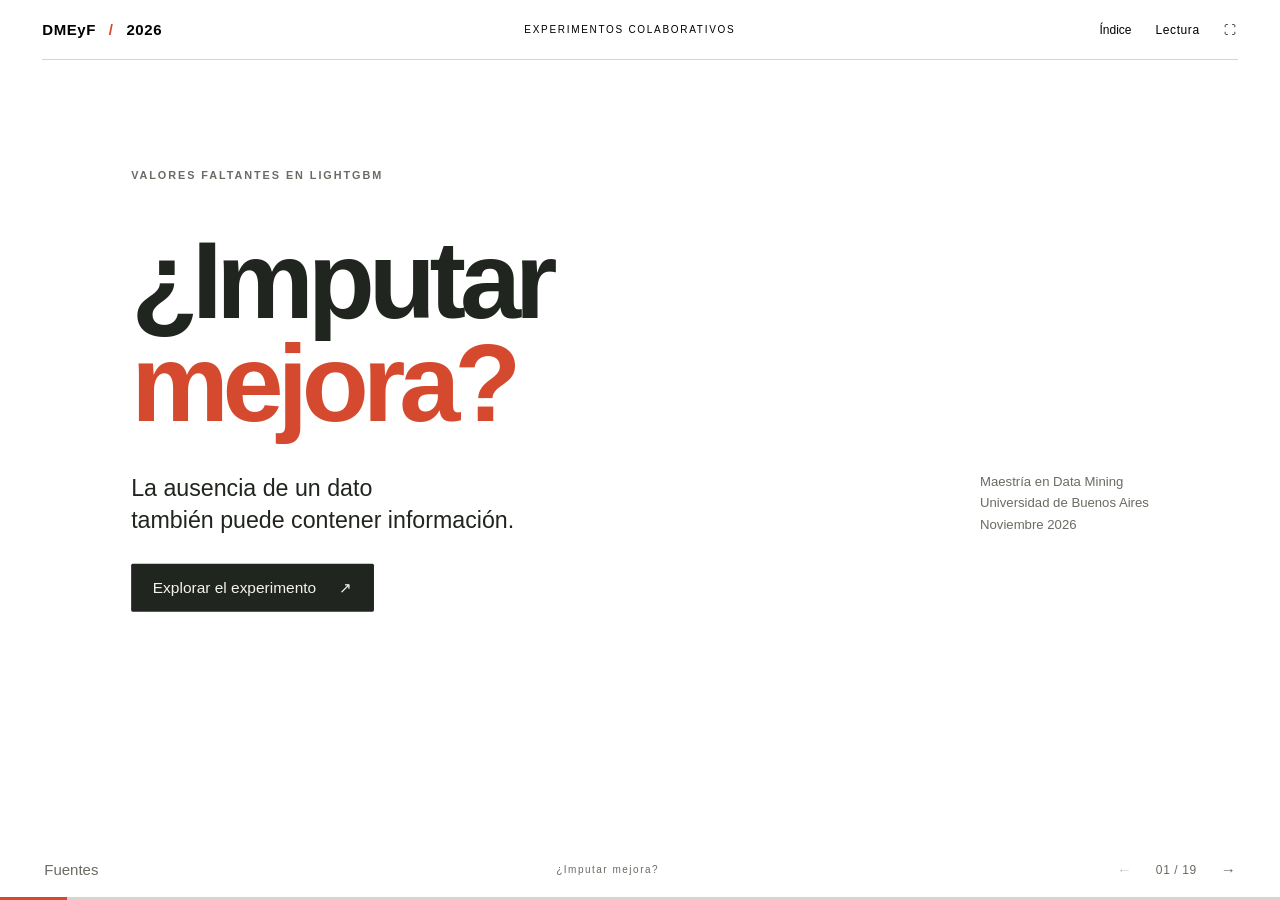
==== docs/presentacion/index.html @ a133a65f "Add interactive oral presentation and reproducible methodology audit" ====
<!doctype html>
<html lang="es">
<head>
<meta charset="utf-8"><meta name="viewport" content="width=device-width,initial-scale=1">
<title>¿Imputar mejora? · Experimentos colaborativos</title>
<meta name="description" content="Imputación de valores faltantes en LightGBM. Resultados interactivos de los experimentos colaborativos de DMEyF, UBA 2026.">
<meta name="theme-color" content="#f5f2eb">
<link rel="stylesheet" href="vendor/reveal.css"><link rel="stylesheet" href="style.css">
<script defer src="vendor/reveal.js"></script><script defer src="app.js"></script>
</head>
<body>
<a class="skip" href="#presentacion">Ir al contenido</a>
<header class="topbar"><a class="brand" href="#/portada">DMEyF <span>/</span> 2026</a><span class="top-title">EXPERIMENTOS COLABORATIVOS</span><nav aria-label="Herramientas"><button id="index-button">Índice</button><a id="reading-link" href="?lectura=1">Lectura</a><button id="fullscreen-button" aria-label="Pantalla completa">⛶</button></nav></header>
<main class="reveal" id="presentacion"><div class="slides">
<section id="portada" data-title="¿Imputar mejora?" data-source="overview" class="cover">
 <p class="eyebrow">VALORES FALTANTES EN LIGHTGBM</p>
 <h1>¿Imputar<br><em>mejora?</em></h1>
 <div class="cover-bottom"><p>La ausencia de un dato<br>también puede contener información.</p><div class="cover-meta">Maestría en Data Mining<br>Universidad de Buenos Aires<br>Noviembre 2026</div></div>
 <button class="start" data-go="hipotesis">Explorar el experimento <span aria-hidden="true">↗</span></button>
</section>
<section id="hipotesis" data-title="La pregunta y las hipótesis" data-source="methods">
 <p class="eyebrow">01 / PREGUNTA</p><h2>¿Mejora la ganancia<br>frente a NaN nativo?</h2>
 <div class="two editorial"><div><span class="large-symbol">NaN</span><h3>Ausencia informativa</h3><p>Imputar puede borrar señales<br>que el modelo aprovecha.</p></div><div><span class="large-symbol accent">0 / 1</span><h3>Indicadores de ausencia</h3><p>Una marca explícita puede<br>conservar parte de esa información.</p></div></div>
 <p class="bottom-note">Hipótesis a contrastar con AUC y ganancia a un número fijo de contactos.</p>
</section>
<section id="tiempo" data-title="Diseño temporal" data-source="design">
 <p class="eyebrow">02 / DISEÑO</p><h2>El tiempo organiza<br>la comparación</h2>
 <div class="timeline" aria-label="Entrenamiento marzo a agosto, test octubre de 2019"><div class="history">Ene–Feb<small>Historia</small></div><div class="train">Marzo–Agosto<small>Entrenamiento final e imputadores</small></div><div class="history">Sep<small>Historia</small></div><div class="test">Octubre<small>Test</small></div></div>
 <div class="two compact"><div><h3>Selección en E0</h3><p>50 pruebas de Optuna<br>Train marzo–junio · validación agosto</p></div><div><h3>Comparación congelada</h3><p>Mismos hiperparámetros y N<br>30 semillas comunes por método</p></div></div>
 <p class="bottom-note">2019. Auditoría compartida de ceros. Noviembre y diciembre definen el target de octubre.</p>
</section>
<section id="familias" data-title="Dos familias experimentales" data-source="design">
 <p class="eyebrow">02 / DISEÑO</p><h2>Dos familias,<br>dos condiciones</h2>
 <div class="two family-columns"><div><h3><span class="accent">EXP1</span> Imputación</h3><p>150 variables base<br>+ sus lags y deltas</p><div class="specs"><div><b>280</b><small>árboles</small></div><div><b>4.323</b><small>contactos</small></div></div></div><div><h3><span class="accent">EXP2</span> + Ausencia</h3><p>EXP1 + 150 indicadores<br>+ 300 lags y 300 deltas de indicadores</p><div class="specs"><div><b>361</b><small>árboles</small></div><div><b>4.352</b><small>contactos</small></div></div></div></div>
 <p class="bottom-note">Comparación entre familias: descriptiva. Cambian los predictores, los parámetros y N.</p>
</section>
<section id="metodos" data-title="Ocho métodos base" data-source="methods">
 <p class="eyebrow">03 / MÉTODOS</p><h2>Ocho formas de tratar<br>los faltantes</h2>
 <div class="method-list"><div><span>E0</span><b>NaN nativo</b><small>El modelo recibe el faltante</small></div><div><span>E4</span><b>Forward fill</b><small>Último valor conocido del cliente</small></div><div><span>E1</span><b>Media</b><small>Aprendida en train</small></div><div><span>E5</span><b>Ridge iterativo</b><small>BayesianRidge con otras variables</small></div><div><span>E2</span><b>Mediana</b><small>Aprendida en train</small></div><div><span>E6</span><b>miceforest</b><small>MICE con LightGBM</small></div><div><span>E3</span><b>Moda</b><small>Aprendida en train</small></div><div><span>E7</span><b>Ceros directos</b><small>Cero en cada faltante base</small></div></div>
</section>
<section id="forward-fill" data-title="Forward fill en acción" data-source="ff">
 <p class="eyebrow">03 / MÉTODOS</p><h2>Primero, la historia<br>del mismo cliente</h2>
 <div class="demo-toolbar"><span>Ejemplo ilustrativo</span><div class="segmented" role="group" aria-label="Paso de imputación"><button data-demo="0" aria-pressed="true">Original</button><button data-demo="1" aria-pressed="false">Forward fill</button><button data-demo="2" aria-pressed="false">FF + cero</button></div></div>
 <div id="ff-demo" class="ff-demo" aria-live="polite"></div><p id="ff-explanation" class="demo-explanation"></p>
 <p class="bottom-note">Otras extensiones: indicadores, mediana previa, mediana posterior y límite de dos filas.</p>
</section>
<section id="metricas" data-title="AUC y ganancia" data-source="metrics" class="dark">
 <p class="eyebrow">04 / EVALUACIÓN</p><h2>AUC y ganancia<br>miden cosas distintas</h2>
 <div class="two editorial"><div><h3>Ranking global</h3><div class="metric-word">AUC</div><p>BAJA+1 y BAJA+2<br>agrupadas como clase positiva</p></div><div><h3>Campaña al top-N</h3><div class="metric-word accent">Ganancia</div><p>Solo BAJA+2 recibe recompensa<br>N congelado en cada familia</p></div></div>
 <p class="bottom-note">Ensamble: ranking del promedio de 30 probabilidades. Su ganancia difiere de la ganancia media por semilla.</p>
</section>
<section id="inferencia" data-title="Cómo contrastamos" data-source="stats">
 <p class="eyebrow">04 / EVALUACIÓN</p><h2>30 semillas pareadas</h2>
 <div class="stat-flow"><div><b>Wilcoxon</b><span>Bilateral, por semilla</span></div><div><b>Holm</b><span>Por familia y métrica</span></div><div><b>α = 0,05</b><span>Umbral de referencia</span></div></div>
 <div class="comparison-line"><b>vs. NaN</b><span>12 alternativas en EXP1 / 7 en EXP2</span></div><div class="comparison-line"><b>vs. FF</b><span>5 extensiones en EXP1</span></div>
 <p class="bottom-note">Las semillas comparten clientes y mes. Los contrastes no prueban diferencias entre ensambles ni generalización temporal.</p>
</section>
<section id="ganancia" data-title="Ganancia por semilla" data-source="stats" class="chart-slide">
 <p class="eyebrow">05 / RESULTADOS</p><h2>Ganancia frente a NaN</h2>
 <div class="chart-toolbar"><p>Diferencia media por semilla · millones de pesos</p><div class="segmented" role="group" aria-label="Experimento para ganancia"><button data-family-chart="EXP1" aria-pressed="true">EXP1</button><button data-family-chart="EXP2" aria-pressed="false">EXP2</button></div></div>
 <div id="gain-chart" class="chart" aria-live="polite"></div><p id="gain-takeaway" class="takeaway"></p>
 <p class="bottom-note">El punto indica la diferencia media. p Holm corresponde a Wilcoxon, no a un test de medias.</p>
</section>
<section id="ensambles" data-title="Ranking de ensambles" data-source="results" class="chart-slide">
 <p class="eyebrow">05 / RESULTADOS</p><h2>Los ensambles, por separado</h2>
 <div class="chart-toolbar"><div class="segmented" role="group" aria-label="Experimento del ensamble"><button data-ensemble-family="EXP1" aria-pressed="true">EXP1</button><button data-ensemble-family="EXP2" aria-pressed="false">EXP2</button></div><div class="segmented" role="group" aria-label="Métrica del ensamble"><button data-ensemble-metric="gain" aria-pressed="true">Ganancia</button><button data-ensemble-metric="auc" aria-pressed="false">AUC</button></div><button class="text-button" data-table="base">Ver tabla</button></div>
 <div id="ensemble-chart" class="chart" aria-live="polite"></div><p id="ensemble-takeaway" class="takeaway"></p>
 <p class="bottom-note">Ensamble de 30 semillas. Escala ampliada y declarada para mostrar diferencias pequeñas. Sin test de significación de ensambles.</p>
</section>
<section id="variantes" data-title="Cinco extensiones de FF" data-source="stats" class="chart-slide">
 <p class="eyebrow">05 / RESULTADOS</p><h2>Extensiones frente a FF</h2>
 <div class="chart-toolbar"><p>EXP1 · diferencia de ganancia media · M$</p><button class="text-button" data-table="ff">Ver tabla completa</button></div>
 <div id="ff-chart" class="chart" aria-live="polite"></div><p class="takeaway">Ninguna demuestra una mejora de ganancia con Holm.</p>
 <p class="bottom-note">Cinco comparaciones contra E4. No detectar diferencias no demuestra equivalencia.</p>
</section>
<section id="ff-cero" data-title="El resultado de FF + cero" data-source="results" class="dark">
 <p class="eyebrow">05 / FOCO EN FF + CERO</p><h2>La historia primero.<br>El cero, al final.</h2>
 <div class="hero-result"><strong data-value="ffGain">295,82</strong><span>M$<small>ganancia del ensamble</small></span></div>
 <div class="three results-strip"><div><b>377</b><small>BAJA+2 capturadas</small></div><div><b>0,938077</b><small>AUC del ensamble</small></div><div><b>291,42 M$</b><small>ganancia media por semilla</small></div></div>
 <p class="bottom-note">EXP1, N=4.323. Mayor AUC por semilla que E4 (p Holm=0,0031), sin mejora concluyente de ganancia (p Holm=1).</p>
</section>
<section id="medianas" data-title="Dos definiciones de mediana" data-source="ff">
 <p class="eyebrow">06 / INTERPRETACIÓN</p><h2>El orden cambia<br>la mediana</h2>
 <div class="two median-columns"><div><h3>Mediana previa</h3><p>Valores observados de train</p><div class="number-sequence"><span>0</span><span>100</span></div><div class="median-result">Mediana <b>50</b></div></div><div><h3>Mediana posterior</h3><p>Train después de forward fill</p><div class="number-sequence"><span>0</span><span class="filled">0</span><span class="filled">0</span><span>100</span></div><div class="median-result">Mediana <b class="accent">0</b></div></div></div>
 <p class="takeaway">Ambas usan train. Estiman distribuciones distintas.</p><p class="bottom-note">Ejemplo ilustrativo. Conservamos ambas variantes. La mediana posterior es el control compartido de FF + cero.</p>
</section>
<section id="limite" data-title="Dos filas no garantizan dos meses" data-source="audit">
 <p class="eyebrow">06 / INTERPRETACIÓN</p><h2>Dos filas consecutivas</h2><p class="lead">El límite de forward fill cuenta registros faltantes.</p>
 <div class="calendar-demo" aria-label="Ejemplo: enero tiene 80, mayo y octubre faltantes. El límite de dos filas rellena ambos con 80."><div><small>Enero</small><b>80</b><span>Observado</span></div><span class="gap">4 meses</span><div><small>Mayo</small><b class="accent">80</b><span>1.ª fila faltante</span></div><span class="gap">5 meses</span><div><small>Octubre</small><b class="accent">80</b><span>2.ª fila faltante</span></div></div>
 <p class="takeaway">El panel real contiene 53 saltos entre registros de más de un mes.</p><p class="bottom-note">Secuencia ilustrativa. La auditoría también detectó valores arrastrados con nueve meses de antigüedad.</p>
</section>
<section id="semillas" data-title="Variabilidad entre semillas" data-source="results" class="chart-slide">
 <p class="eyebrow">06 / INTERPRETACIÓN</p><h2>Un resultado, 30 semillas</h2><div class="chart-toolbar"><p>EXP1 · ganancia de cada modelo · M$</p><span class="legend"><i></i> Semilla <i class="mean-dot"></i> Media</span></div>
 <div id="seed-chart" class="chart"></div><p class="takeaway">Las variaciones del modelo importan en la comparación.</p><p class="bottom-note">Puntos reales, sin intervalos inventados. Estas semillas comparten el mismo test de octubre.</p>
</section>
<section id="discusion" data-title="Lectura de los resultados" data-source="results">
 <p class="eyebrow">06 / DISCUSIÓN</p><h2>El mejor ranking no siempre<br>da la mayor ganancia</h2>
 <div class="two result-columns"><div><h3>EXP1</h3><div class="result-pair"><span>Mayor AUC del ensamble</span><b>FF + mediana posterior</b><strong>0,938251</strong></div><div class="result-pair"><span>Mayor ganancia del ensamble</span><b>Ridge y FF + cero</b><strong>295,82 M$</strong></div></div><div><h3>EXP2</h3><div class="result-pair"><span>Mayor AUC del ensamble</span><b>Ceros directos</b><strong>0,937779</strong></div><div class="result-pair"><span>Mayor ganancia del ensamble</span><b>Ridge iterativo</b><strong>297,22 M$</strong></div></div></div>
</section>
<section id="limites" data-title="Alcance y sesgos" data-source="limits">
 <p class="eyebrow">07 / ALCANCE</p><h2>Qué falta para generalizar</h2>
 <div class="limit-list"><div><b>Un solo mes de test</b><span>Falta replicación temporal.</span></div><div><b>Selección sobre E0</b><span>Los parámetros pueden favorecer al control.</span></div><div><b>Reutilización del test</b><span>Riesgo de decisiones post hoc y confirmación.</span></div><div><b>Ensamble FF</b><span>Falta contrastarlo con predicciones alineadas.</span></div></div>
 <button class="text-button" data-dialog="historical">Ver histórico marzo–junio</button><p class="bottom-note">El histórico se conserva por separado: cambia el train y falta una identidad completa de la corrida.</p>
</section>
<section id="conclusiones" data-title="Conclusiones y próximo experimento" data-source="stats" class="dark">
 <p class="eyebrow">08 / CONCLUSIONES</p><h2>La imputación puede ayudar.<br>Depende de la configuración.</h2>
 <div class="conclusion"><b>Ridge en EXP2</b><p>+5,17 M$ de ganancia media frente a NaN<br><span>p Holm ≈ 0,000117</span></p></div><div class="conclusion"><b>Extensiones de FF</b><p>Sin mejora concluyente de ganancia frente a FF</p></div>
 <div class="next-step"><span>PRÓXIMO EXPERIMENTO</span><strong>Otra ventana temporal</strong><small>Luego: aislar indicadores y comparar ensambles por cliente.</small></div>
</section>
<section id="fuentes" data-title="Fuentes y reproducción" data-source="bibliography">
 <p class="eyebrow">09 / FUENTES</p><h2>Código, resultados<br>y reproducción</h2>
 <div class="resource-list"><a href="https://agustinberna.github.io/experimentos-colaborativos/consolidado.html" target="_blank" rel="noopener"><span>01</span><b>Dashboard consolidado</b><small>26 combinaciones método / familia ↗</small></a><a href="https://github.com/FlorRodriguez1309/experimento-imputacion-ff-cero" target="_blank" rel="noopener"><span>02</span><b>Experimento FF + cero</b><small>Código y predicciones para ensambles ↗</small></a><button data-dialog="bibliography"><span>03</span><b>Bibliografía y métodos</b><small>Fuentes de la presentación ↗</small></button></div>
 <p class="closing-question">¿Qué cambia al repetirlo en otro mes?</p>
</section>
</div></main>
<footer class="bottom-bar"><button id="sources-button">Fuentes</button><span id="section-label">VALORES FALTANTES</span><div><button id="prev-button" aria-label="Diapositiva anterior">←</button><span id="counter" aria-live="polite">01 / 19</span><button id="next-button" aria-label="Diapositiva siguiente">→</button></div></footer>
<div class="progress-track"><div id="progress-fill"></div></div>
<dialog id="detail-dialog" aria-labelledby="dialog-title"><div class="dialog-top"><h2 id="dialog-title"></h2><button id="close-dialog" aria-label="Cerrar">×</button></div><div id="dialog-content"></div></dialog>
<noscript><p class="noscript">Activá JavaScript para la navegación y los gráficos. Los resultados completos están en el <a href="https://agustinberna.github.io/experimentos-colaborativos/consolidado.html">dashboard consolidado</a>.</p></noscript>
</body></html>
---- docs/presentacion/vendor/reveal.css ----
/**
 * reveal.js 5.2.0
 * https://revealjs.com
 * MIT licensed
 *
 * Copyright (C) 2011-2024 Hakim El Hattab, https://hakim.se
 */

.reveal .r-stretch,.reveal .stretch{max-width:none;max-height:none}.reveal pre.r-stretch code,.reveal pre.stretch code{height:100%;max-height:100%;box-sizing:border-box}.reveal .r-fit-text{display:inline-block;white-space:nowrap}.reveal .r-stack{display:grid;grid-template-rows:100%}.reveal .r-stack>*{grid-area:1/1;margin:auto}.reveal .r-hstack,.reveal .r-vstack{display:flex}.reveal .r-hstack img,.reveal .r-hstack video,.reveal .r-vstack img,.reveal .r-vstack video{min-width:0;min-height:0;object-fit:contain}.reveal .r-vstack{flex-direction:column;align-items:center;justify-content:center}.reveal .r-hstack{flex-direction:row;align-items:center;justify-content:center}.reveal .items-stretch{align-items:stretch}.reveal .items-start{align-items:flex-start}.reveal .items-center{align-items:center}.reveal .items-end{align-items:flex-end}.reveal .justify-between{justify-content:space-between}.reveal .justify-around{justify-content:space-around}.reveal .justify-start{justify-content:flex-start}.reveal .justify-center{justify-content:center}.reveal .justify-end{justify-content:flex-end}html.reveal-full-page{width:100%;height:100%;height:100vh;height:calc(var(--vh,1vh) * 100);height:100dvh;overflow:hidden}.reveal-viewport{height:100%;overflow:hidden;position:relative;line-height:1;margin:0;background-color:#fff;color:#000;--r-controls-spacing:12px;--r-overlay-header-height:40px;--r-overlay-margin:0px;--r-overlay-padding:6px;--r-overlay-gap:5px}@media screen and (max-width:1024px),(max-height:768px){.reveal-viewport{--r-overlay-header-height:26px}}.reveal-viewport:fullscreen{top:0!important;left:0!important;width:100%!important;height:100%!important;transform:none!important}.reveal .fragment{transition:all .2s ease}.reveal .fragment:not(.custom){opacity:0;visibility:hidden;will-change:opacity}.reveal .fragment.visible{opacity:1;visibility:inherit}.reveal .fragment.disabled{transition:none}.reveal .fragment.grow{opacity:1;visibility:inherit}.reveal .fragment.grow.visible{transform:scale(1.3)}.reveal .fragment.shrink{opacity:1;visibility:inherit}.reveal .fragment.shrink.visible{transform:scale(.7)}.reveal .fragment.zoom-in{transform:scale(.1)}.reveal .fragment.zoom-in.visible{transform:none}.reveal .fragment.fade-out{opacity:1;visibility:inherit}.reveal .fragment.fade-out.visible{opacity:0;visibility:hidden}.reveal .fragment.semi-fade-out{opacity:1;visibility:inherit}.reveal .fragment.semi-fade-out.visible{opacity:.5;visibility:inherit}.reveal .fragment.strike{opacity:1;visibility:inherit}.reveal .fragment.strike.visible{text-decoration:line-through}.reveal .fragment.fade-up{transform:translate(0,40px)}.reveal .fragment.fade-up.visible{transform:translate(0,0)}.reveal .fragment.fade-down{transform:translate(0,-40px)}.reveal .fragment.fade-down.visible{transform:translate(0,0)}.reveal .fragment.fade-right{transform:translate(-40px,0)}.reveal .fragment.fade-right.visible{transform:translate(0,0)}.reveal .fragment.fade-left{transform:translate(40px,0)}.reveal .fragment.fade-left.visible{transform:translate(0,0)}.reveal .fragment.current-visible,.reveal .fragment.fade-in-then-out{opacity:0;visibility:hidden}.reveal .fragment.current-visible.current-fragment,.reveal .fragment.fade-in-then-out.current-fragment{opacity:1;visibility:inherit}.reveal .fragment.fade-in-then-semi-out{opacity:0;visibility:hidden}.reveal .fragment.fade-in-then-semi-out.visible{opacity:.5;visibility:inherit}.reveal .fragment.fade-in-then-semi-out.current-fragment{opacity:1;visibility:inherit}.reveal .fragment.highlight-blue,.reveal .fragment.highlight-current-blue,.reveal .fragment.highlight-current-green,.reveal .fragment.highlight-current-red,.reveal .fragment.highlight-green,.reveal .fragment.highlight-red{opacity:1;visibility:inherit}.reveal .fragment.highlight-red.visible{color:#ff2c2d}.reveal .fragment.highlight-green.visible{color:#17ff2e}.reveal .fragment.highlight-blue.visible{color:#1b91ff}.reveal .fragment.highlight-current-red.current-fragment{color:#ff2c2d}.reveal .fragment.highlight-current-green.current-fragment{color:#17ff2e}.reveal .fragment.highlight-current-blue.current-fragment{color:#1b91ff}.reveal:after{content:"";font-style:italic}.reveal iframe{z-index:1}.reveal a{position:relative}@keyframes bounce-right{0%,10%,25%,40%,50%{transform:translateX(0)}20%{transform:translateX(10px)}30%{transform:translateX(-5px)}}@keyframes bounce-left{0%,10%,25%,40%,50%{transform:translateX(0)}20%{transform:translateX(-10px)}30%{transform:translateX(5px)}}@keyframes bounce-down{0%,10%,25%,40%,50%{transform:translateY(0)}20%{transform:translateY(10px)}30%{transform:translateY(-5px)}}.reveal .controls{display:none;position:absolute;top:auto;bottom:var(--r-controls-spacing);right:var(--r-controls-spacing);left:auto;z-index:11;color:#000;pointer-events:none;font-size:10px}.reveal .controls button{position:absolute;padding:0;background-color:transparent;border:0;outline:0;cursor:pointer;color:currentColor;transform:scale(.9999);transition:color .2s ease,opacity .2s ease,transform .2s ease;z-index:2;pointer-events:auto;font-size:inherit;visibility:hidden;opacity:0;-webkit-appearance:none;-webkit-tap-highlight-color:transparent}.reveal .controls .controls-arrow:after,.reveal .controls .controls-arrow:before{content:"";position:absolute;top:0;left:0;width:2.6em;height:.5em;border-radius:.25em;background-color:currentColor;transition:all .15s ease,background-color .8s ease;transform-origin:.2em 50%;will-change:transform}.reveal .controls .controls-arrow{position:relative;width:3.6em;height:3.6em}.reveal .controls .controls-arrow:before{transform:translateX(.5em) translateY(1.55em) rotate(45deg)}.reveal .controls .controls-arrow:after{transform:translateX(.5em) translateY(1.55em) rotate(-45deg)}.reveal .controls .controls-arrow:hover:before{transform:translateX(.5em) translateY(1.55em) rotate(40deg)}.reveal .controls .controls-arrow:hover:after{transform:translateX(.5em) translateY(1.55em) rotate(-40deg)}.reveal .controls .controls-arrow:active:before{transform:translateX(.5em) translateY(1.55em) rotate(36deg)}.reveal .controls .controls-arrow:active:after{transform:translateX(.5em) translateY(1.55em) rotate(-36deg)}.reveal .controls .navigate-left{right:6.4em;bottom:3.2em;transform:translateX(-10px)}.reveal .controls .navigate-left.highlight{animation:bounce-left 2s 50 both ease-out}.reveal .controls .navigate-right{right:0;bottom:3.2em;transform:translateX(10px)}.reveal .controls .navigate-right .controls-arrow{transform:rotate(180deg)}.reveal .controls .navigate-right.highlight{animation:bounce-right 2s 50 both ease-out}.reveal .controls .navigate-up{right:3.2em;bottom:6.4em;transform:translateY(-10px)}.reveal .controls .navigate-up .controls-arrow{transform:rotate(90deg)}.reveal .controls .navigate-down{right:3.2em;bottom:-1.4em;padding-bottom:1.4em;transform:translateY(10px)}.reveal .controls .navigate-down .controls-arrow{transform:rotate(-90deg)}.reveal .controls .navigate-down.highlight{animation:bounce-down 2s 50 both ease-out}.reveal .controls[data-controls-back-arrows=faded] .navigate-up.enabled{opacity:.3}.reveal .controls[data-controls-back-arrows=faded] .navigate-up.enabled:hover{opacity:1}.reveal .controls[data-controls-back-arrows=hidden] .navigate-up.enabled{opacity:0;visibility:hidden}.reveal .controls .enabled{visibility:visible;opacity:.9;cursor:pointer;transform:none}.reveal .controls .enabled.fragmented{opacity:.5}.reveal .controls .enabled.fragmented:hover,.reveal .controls .enabled:hover{opacity:1}.reveal:not(.rtl) .controls[data-controls-back-arrows=faded] .navigate-left.enabled{opacity:.3}.reveal:not(.rtl) .controls[data-controls-back-arrows=faded] .navigate-left.enabled:hover{opacity:1}.reveal:not(.rtl) .controls[data-controls-back-arrows=hidden] .navigate-left.enabled{opacity:0;visibility:hidden}.reveal.rtl .controls[data-controls-back-arrows=faded] .navigate-right.enabled{opacity:.3}.reveal.rtl .controls[data-controls-back-arrows=faded] .navigate-right.enabled:hover{opacity:1}.reveal.rtl .controls[data-controls-back-arrows=hidden] .navigate-right.enabled{opacity:0;visibility:hidden}.reveal[data-navigation-mode=linear].has-horizontal-slides .navigate-down,.reveal[data-navigation-mode=linear].has-horizontal-slides .navigate-up{display:none}.reveal:not(.has-vertical-slides) .controls .navigate-left,.reveal[data-navigation-mode=linear].has-horizontal-slides .navigate-left{bottom:1.4em;right:5.5em}.reveal:not(.has-vertical-slides) .controls .navigate-right,.reveal[data-navigation-mode=linear].has-horizontal-slides .navigate-right{bottom:1.4em;right:.5em}.reveal:not(.has-horizontal-slides) .controls .navigate-up{right:1.4em;bottom:5em}.reveal:not(.has-horizontal-slides) .controls .navigate-down{right:1.4em;bottom:.5em}.reveal.has-dark-background .controls{color:#fff}.reveal.has-light-background .controls{color:#000}.reveal.no-hover .controls .controls-arrow:active:before,.reveal.no-hover .controls .controls-arrow:hover:before{transform:translateX(.5em) translateY(1.55em) rotate(45deg)}.reveal.no-hover .controls .controls-arrow:active:after,.reveal.no-hover .controls .controls-arrow:hover:after{transform:translateX(.5em) translateY(1.55em) rotate(-45deg)}@media screen and (min-width:500px){.reveal-viewport{--r-controls-spacing:0.8em}.reveal .controls[data-controls-layout=edges]{top:0;right:0;bottom:0;left:0}.reveal .controls[data-controls-layout=edges] .navigate-down,.reveal .controls[data-controls-layout=edges] .navigate-left,.reveal .controls[data-controls-layout=edges] .navigate-right,.reveal .controls[data-controls-layout=edges] .navigate-up{bottom:auto;right:auto}.reveal .controls[data-controls-layout=edges] .navigate-left{top:50%;left:var(--r-controls-spacing);margin-top:-1.8em}.reveal .controls[data-controls-layout=edges] .navigate-right{top:50%;right:var(--r-controls-spacing);margin-top:-1.8em}.reveal .controls[data-controls-layout=edges] .navigate-up{top:var(--r-controls-spacing);left:50%;margin-left:-1.8em}.reveal .controls[data-controls-layout=edges] .navigate-down{bottom:calc(var(--r-controls-spacing) - 1.4em + .3em);left:50%;margin-left:-1.8em}}.reveal .progress{position:absolute;display:none;height:3px;width:100%;bottom:0;left:0;z-index:10;background-color:rgba(0,0,0,.2);color:#fff}.reveal .progress:after{content:"";display:block;position:absolute;height:10px;width:100%;top:-10px}.reveal .progress span{display:block;height:100%;width:100%;background-color:currentColor;transition:transform .8s cubic-bezier(.26,.86,.44,.985);transform-origin:0 0;transform:scaleX(0)}.reveal .slide-number{position:absolute;display:block;right:8px;bottom:8px;z-index:31;font-family:Helvetica,sans-serif;font-size:12px;line-height:1;color:#fff;background-color:rgba(0,0,0,.4);padding:5px}.reveal .slide-number a{color:currentColor}.reveal .slide-number-delimiter{margin:0 3px}.reveal{position:relative;width:100%;height:100%;overflow:hidden;touch-action:pinch-zoom}.reveal.embedded{touch-action:pan-y}.reveal.embedded.is-vertical-slide{touch-action:none}.reveal .slides{position:absolute;width:100%;height:100%;top:0;right:0;bottom:0;left:0;margin:auto;pointer-events:none;overflow:visible;z-index:1;text-align:center;perspective:600px;perspective-origin:50% 40%}.reveal .slides>section{perspective:600px}.reveal .slides>section,.reveal .slides>section>section{display:none;position:absolute;width:100%;pointer-events:auto;z-index:10;transform-style:flat;transition:transform-origin .8s cubic-bezier(.26,.86,.44,.985),transform .8s cubic-bezier(.26,.86,.44,.985),visibility .8s cubic-bezier(.26,.86,.44,.985),opacity .8s cubic-bezier(.26,.86,.44,.985)}.reveal[data-transition-speed=fast] .slides section{transition-duration:.4s}.reveal[data-transition-speed=slow] .slides section{transition-duration:1.2s}.reveal .slides section[data-transition-speed=fast]{transition-duration:.4s}.reveal .slides section[data-transition-speed=slow]{transition-duration:1.2s}.reveal .slides>section.stack{padding-top:0;padding-bottom:0;pointer-events:none;height:100%}.reveal .slides>section.present,.reveal .slides>section>section.present{display:block;z-index:11;opacity:1}.reveal .slides>section:empty,.reveal .slides>section>section:empty,.reveal .slides>section>section[data-background-interactive],.reveal .slides>section[data-background-interactive]{pointer-events:none}.reveal.center,.reveal.center .slides,.reveal.center .slides section{min-height:0!important}.reveal .slides>section:not(.present),.reveal .slides>section>section:not(.present){pointer-events:none}.reveal.overview .slides>section,.reveal.overview .slides>section>section{pointer-events:auto}.reveal .slides>section.future,.reveal .slides>section.future>section,.reveal .slides>section.past,.reveal .slides>section.past>section,.reveal .slides>section>section.future,.reveal .slides>section>section.past{opacity:0}.reveal .slides>section[data-transition=slide].past,.reveal .slides>section[data-transition~=slide-out].past,.reveal.slide .slides>section:not([data-transition]).past{transform:translate(-150%,0)}.reveal .slides>section[data-transition=slide].future,.reveal .slides>section[data-transition~=slide-in].future,.reveal.slide .slides>section:not([data-transition]).future{transform:translate(150%,0)}.reveal .slides>section>section[data-transition=slide].past,.reveal .slides>section>section[data-transition~=slide-out].past,.reveal.slide .slides>section>section:not([data-transition]).past{transform:translate(0,-150%)}.reveal .slides>section>section[data-transition=slide].future,.reveal .slides>section>section[data-transition~=slide-in].future,.reveal.slide .slides>section>section:not([data-transition]).future{transform:translate(0,150%)}.reveal .slides>section[data-transition=linear].past,.reveal .slides>section[data-transition~=linear-out].past,.reveal.linear .slides>section:not([data-transition]).past{transform:translate(-150%,0)}.reveal .slides>section[data-transition=linear].future,.reveal .slides>section[data-transition~=linear-in].future,.reveal.linear .slides>section:not([data-transition]).future{transform:translate(150%,0)}.reveal .slides>section>section[data-transition=linear].past,.reveal .slides>section>section[data-transition~=linear-out].past,.reveal.linear .slides>section>section:not([data-transition]).past{transform:translate(0,-150%)}.reveal .slides>section>section[data-transition=linear].future,.reveal .slides>section>section[data-transition~=linear-in].future,.reveal.linear .slides>section>section:not([data-transition]).future{transform:translate(0,150%)}.reveal .slides section[data-transition=default].stack,.reveal.default .slides section.stack{transform-style:preserve-3d}.reveal .slides>section[data-transition=default].past,.reveal .slides>section[data-transition~=default-out].past,.reveal.default .slides>section:not([data-transition]).past{transform:translate3d(-100%,0,0) rotateY(-90deg) translate3d(-100%,0,0)}.reveal .slides>section[data-transition=default].future,.reveal .slides>section[data-transition~=default-in].future,.reveal.default .slides>section:not([data-transition]).future{transform:translate3d(100%,0,0) rotateY(90deg) translate3d(100%,0,0)}.reveal .slides>section>section[data-transition=default].past,.reveal .slides>section>section[data-transition~=default-out].past,.reveal.default .slides>section>section:not([data-transition]).past{transform:translate3d(0,-300px,0) rotateX(70deg) translate3d(0,-300px,0)}.reveal .slides>section>section[data-transition=default].future,.reveal .slides>section>section[data-transition~=default-in].future,.reveal.default .slides>section>section:not([data-transition]).future{transform:translate3d(0,300px,0) rotateX(-70deg) translate3d(0,300px,0)}.reveal .slides section[data-transition=convex].stack,.reveal.convex .slides section.stack{transform-style:preserve-3d}.reveal .slides>section[data-transition=convex].past,.reveal .slides>section[data-transition~=convex-out].past,.reveal.convex .slides>section:not([data-transition]).past{transform:translate3d(-100%,0,0) rotateY(-90deg) translate3d(-100%,0,0)}.reveal .slides>section[data-transition=convex].future,.reveal .slides>section[data-transition~=convex-in].future,.reveal.convex .slides>section:not([data-transition]).future{transform:translate3d(100%,0,0) rotateY(90deg) translate3d(100%,0,0)}.reveal .slides>section>section[data-transition=convex].past,.reveal .slides>section>section[data-transition~=convex-out].past,.reveal.convex .slides>section>section:not([data-transition]).past{transform:translate3d(0,-300px,0) rotateX(70deg) translate3d(0,-300px,0)}.reveal .slides>section>section[data-transition=convex].future,.reveal .slides>section>section[data-transition~=convex-in].future,.reveal.convex .slides>section>section:not([data-transition]).future{transform:translate3d(0,300px,0) rotateX(-70deg) translate3d(0,300px,0)}.reveal .slides section[data-transition=concave].stack,.reveal.concave .slides section.stack{transform-style:preserve-3d}.reveal .slides>section[data-transition=concave].past,.reveal .slides>section[data-transition~=concave-out].past,.reveal.concave .slides>section:not([data-transition]).past{transform:translate3d(-100%,0,0) rotateY(90deg) translate3d(-100%,0,0)}.reveal .slides>section[data-transition=concave].future,.reveal .slides>section[data-transition~=concave-in].future,.reveal.concave .slides>section:not([data-transition]).future{transform:translate3d(100%,0,0) rotateY(-90deg) translate3d(100%,0,0)}.reveal .slides>section>section[data-transition=concave].past,.reveal .slides>section>section[data-transition~=concave-out].past,.reveal.concave .slides>section>section:not([data-transition]).past{transform:translate3d(0,-80%,0) rotateX(-70deg) translate3d(0,-80%,0)}.reveal .slides>section>section[data-transition=concave].future,.reveal .slides>section>section[data-transition~=concave-in].future,.reveal.concave .slides>section>section:not([data-transition]).future{transform:translate3d(0,80%,0) rotateX(70deg) translate3d(0,80%,0)}.reveal .slides section[data-transition=zoom],.reveal.zoom .slides section:not([data-transition]){transition-timing-function:ease}.reveal .slides>section[data-transition=zoom].past,.reveal .slides>section[data-transition~=zoom-out].past,.reveal.zoom .slides>section:not([data-transition]).past{visibility:hidden;transform:scale(16)}.reveal .slides>section[data-transition=zoom].future,.reveal .slides>section[data-transition~=zoom-in].future,.reveal.zoom .slides>section:not([data-transition]).future{visibility:hidden;transform:scale(.2)}.reveal .slides>section>section[data-transition=zoom].past,.reveal .slides>section>section[data-transition~=zoom-out].past,.reveal.zoom .slides>section>section:not([data-transition]).past{transform:scale(16)}.reveal .slides>section>section[data-transition=zoom].future,.reveal .slides>section>section[data-transition~=zoom-in].future,.reveal.zoom .slides>section>section:not([data-transition]).future{transform:scale(.2)}.reveal.cube .slides{perspective:1300px}.reveal.cube .slides section{padding:30px;min-height:700px;backface-visibility:hidden;box-sizing:border-box;transform-style:preserve-3d}.reveal.center.cube .slides section{min-height:0}.reveal.cube .slides section:not(.stack):before{content:"";position:absolute;display:block;width:100%;height:100%;left:0;top:0;background:rgba(0,0,0,.1);border-radius:4px;transform:translateZ(-20px)}.reveal.cube .slides section:not(.stack):after{content:"";position:absolute;display:block;width:90%;height:30px;left:5%;bottom:0;background:0 0;z-index:1;border-radius:4px;box-shadow:0 95px 25px rgba(0,0,0,.2);transform:translateZ(-90px) rotateX(65deg)}.reveal.cube .slides>section.stack{padding:0;background:0 0}.reveal.cube .slides>section.past{transform-origin:100% 0;transform:translate3d(-100%,0,0) rotateY(-90deg)}.reveal.cube .slides>section.future{transform-origin:0 0;transform:translate3d(100%,0,0) rotateY(90deg)}.reveal.cube .slides>section>section.past{transform-origin:0 100%;transform:translate3d(0,-100%,0) rotateX(90deg)}.reveal.cube .slides>section>section.future{transform-origin:0 0;transform:translate3d(0,100%,0) rotateX(-90deg)}.reveal.page .slides{perspective-origin:0 50%;perspective:3000px}.reveal.page .slides section{padding:30px;min-height:700px;box-sizing:border-box;transform-style:preserve-3d}.reveal.page .slides section.past{z-index:12}.reveal.page .slides section:not(.stack):before{content:"";position:absolute;display:block;width:100%;height:100%;left:0;top:0;background:rgba(0,0,0,.1);transform:translateZ(-20px)}.reveal.page .slides section:not(.stack):after{content:"";position:absolute;display:block;width:90%;height:30px;left:5%;bottom:0;background:0 0;z-index:1;border-radius:4px;box-shadow:0 95px 25px rgba(0,0,0,.2);transform:translateZ(-90px) rotateX(65deg)}.reveal.page .slides>section.stack{padding:0;background:0 0}.reveal.page .slides>section.past{transform-origin:0 0;transform:translate3d(-40%,0,0) rotateY(-80deg)}.reveal.page .slides>section.future{transform-origin:100% 0;transform:translate3d(0,0,0)}.reveal.page .slides>section>section.past{transform-origin:0 0;transform:translate3d(0,-40%,0) rotateX(80deg)}.reveal.page .slides>section>section.future{transform-origin:0 100%;transform:translate3d(0,0,0)}.reveal .slides section[data-transition=fade],.reveal.fade .slides section:not([data-transition]),.reveal.fade .slides>section>section:not([data-transition]){transform:none;transition:opacity .5s}.reveal.fade.overview .slides section,.reveal.fade.overview .slides>section>section{transition:none}.reveal .slides section[data-transition=none],.reveal.none .slides section:not([data-transition]){transform:none;transition:none}.reveal .pause-overlay{position:absolute;top:0;left:0;width:100%;height:100%;background:#000;visibility:hidden;opacity:0;z-index:100;transition:all 1s ease}.reveal .pause-overlay .resume-button{position:absolute;bottom:20px;right:20px;color:#ccc;border-radius:2px;padding:6px 14px;border:2px solid #ccc;font-size:16px;background:0 0;cursor:pointer}.reveal .pause-overlay .resume-button:hover{color:#fff;border-color:#fff}.reveal.paused .pause-overlay{visibility:visible;opacity:1}.reveal .no-transition,.reveal .no-transition *,.reveal .slides.disable-slide-transitions section{transition:none!important}.reveal .slides.disable-slide-transitions section{transform:none!important}.reveal .backgrounds{position:absolute;width:100%;height:100%;top:0;left:0;perspective:600px}.reveal .slide-background{display:none;position:absolute;width:100%;height:100%;opacity:0;visibility:hidden;overflow:hidden;background-color:rgba(0,0,0,0);transition:all .8s cubic-bezier(.26,.86,.44,.985)}.reveal .slide-background-content{position:absolute;width:100%;height:100%;background-position:50% 50%;background-repeat:no-repeat;background-size:cover}.reveal .slide-background.stack{display:block}.reveal .slide-background.present{opacity:1;visibility:visible;z-index:2}.print-pdf .reveal .slide-background{opacity:1!important;visibility:visible!important}.reveal .slide-background video{position:absolute;width:100%;height:100%;max-width:none;max-height:none;top:0;left:0;object-fit:cover}.reveal .slide-background[data-background-size=contain] video{object-fit:contain}.reveal>.backgrounds .slide-background[data-background-transition=none],.reveal[data-background-transition=none]>.backgrounds .slide-background:not([data-background-transition]){transition:none}.reveal>.backgrounds .slide-background[data-background-transition=slide],.reveal[data-background-transition=slide]>.backgrounds .slide-background:not([data-background-transition]){opacity:1}.reveal>.backgrounds .slide-background.past[data-background-transition=slide],.reveal[data-background-transition=slide]>.backgrounds .slide-background.past:not([data-background-transition]){transform:translate(-100%,0)}.reveal>.backgrounds .slide-background.future[data-background-transition=slide],.reveal[data-background-transition=slide]>.backgrounds .slide-background.future:not([data-background-transition]){transform:translate(100%,0)}.reveal>.backgrounds .slide-background>.slide-background.past[data-background-transition=slide],.reveal[data-background-transition=slide]>.backgrounds .slide-background>.slide-background.past:not([data-background-transition]){transform:translate(0,-100%)}.reveal>.backgrounds .slide-background>.slide-background.future[data-background-transition=slide],.reveal[data-background-transition=slide]>.backgrounds .slide-background>.slide-background.future:not([data-background-transition]){transform:translate(0,100%)}.reveal>.backgrounds .slide-background.past[data-background-transition=convex],.reveal[data-background-transition=convex]>.backgrounds .slide-background.past:not([data-background-transition]){opacity:0;transform:translate3d(-100%,0,0) rotateY(-90deg) translate3d(-100%,0,0)}.reveal>.backgrounds .slide-background.future[data-background-transition=convex],.reveal[data-background-transition=convex]>.backgrounds .slide-background.future:not([data-background-transition]){opacity:0;transform:translate3d(100%,0,0) rotateY(90deg) translate3d(100%,0,0)}.reveal>.backgrounds .slide-background>.slide-background.past[data-background-transition=convex],.reveal[data-background-transition=convex]>.backgrounds .slide-background>.slide-background.past:not([data-background-transition]){opacity:0;transform:translate3d(0,-100%,0) rotateX(90deg) translate3d(0,-100%,0)}.reveal>.backgrounds .slide-background>.slide-background.future[data-background-transition=convex],.reveal[data-background-transition=convex]>.backgrounds .slide-background>.slide-background.future:not([data-background-transition]){opacity:0;transform:translate3d(0,100%,0) rotateX(-90deg) translate3d(0,100%,0)}.reveal>.backgrounds .slide-background.past[data-background-transition=concave],.reveal[data-background-transition=concave]>.backgrounds .slide-background.past:not([data-background-transition]){opacity:0;transform:translate3d(-100%,0,0) rotateY(90deg) translate3d(-100%,0,0)}.reveal>.backgrounds .slide-background.future[data-background-transition=concave],.reveal[data-background-transition=concave]>.backgrounds .slide-background.future:not([data-background-transition]){opacity:0;transform:translate3d(100%,0,0) rotateY(-90deg) translate3d(100%,0,0)}.reveal>.backgrounds .slide-background>.slide-background.past[data-background-transition=concave],.reveal[data-background-transition=concave]>.backgrounds .slide-background>.slide-background.past:not([data-background-transition]){opacity:0;transform:translate3d(0,-100%,0) rotateX(-90deg) translate3d(0,-100%,0)}.reveal>.backgrounds .slide-background>.slide-background.future[data-background-transition=concave],.reveal[data-background-transition=concave]>.backgrounds .slide-background>.slide-background.future:not([data-background-transition]){opacity:0;transform:translate3d(0,100%,0) rotateX(90deg) translate3d(0,100%,0)}.reveal>.backgrounds .slide-background[data-background-transition=zoom],.reveal[data-background-transition=zoom]>.backgrounds .slide-background:not([data-background-transition]){transition-timing-function:ease}.reveal>.backgrounds .slide-background.past[data-background-transition=zoom],.reveal[data-background-transition=zoom]>.backgrounds .slide-background.past:not([data-background-transition]){opacity:0;visibility:hidden;transform:scale(16)}.reveal>.backgrounds .slide-background.future[data-background-transition=zoom],.reveal[data-background-transition=zoom]>.backgrounds .slide-background.future:not([data-background-transition]){opacity:0;visibility:hidden;transform:scale(.2)}.reveal>.backgrounds .slide-background>.slide-background.past[data-background-transition=zoom],.reveal[data-background-transition=zoom]>.backgrounds .slide-background>.slide-background.past:not([data-background-transition]){opacity:0;visibility:hidden;transform:scale(16)}.reveal>.backgrounds .slide-background>.slide-background.future[data-background-transition=zoom],.reveal[data-background-transition=zoom]>.backgrounds .slide-background>.slide-background.future:not([data-background-transition]){opacity:0;visibility:hidden;transform:scale(.2)}.reveal[data-transition-speed=fast]>.backgrounds .slide-background{transition-duration:.4s}.reveal[data-transition-speed=slow]>.backgrounds .slide-background{transition-duration:1.2s}.reveal [data-auto-animate-target^=unmatched]{will-change:opacity}.reveal section[data-auto-animate]:not(.stack):not([data-auto-animate=running]) [data-auto-animate-target^=unmatched]{opacity:0}.reveal.overview{perspective-origin:50% 50%;perspective:700px}.reveal.overview .slides section{height:100%;top:0!important;opacity:1!important;overflow:hidden;visibility:visible!important;cursor:pointer;box-sizing:border-box}.reveal.overview .slides section.present,.reveal.overview .slides section:hover{outline:10px solid rgba(150,150,150,.4);outline-offset:10px}.reveal.overview .slides section .fragment{opacity:1;transition:none}.reveal.overview .slides section:after,.reveal.overview .slides section:before{display:none!important}.reveal.overview .slides>section.stack{padding:0;top:0!important;background:0 0;outline:0;overflow:visible}.reveal.overview .backgrounds{perspective:inherit}.reveal.overview .backgrounds .slide-background{opacity:1;visibility:visible;outline:10px solid rgba(150,150,150,.1);outline-offset:10px}.reveal.overview .backgrounds .slide-background.stack{overflow:visible}.reveal.overview .slides section,.reveal.overview-deactivating .slides section{transition:none}.reveal.overview .backgrounds .slide-background,.reveal.overview-deactivating .backgrounds .slide-background{transition:none}.reveal.rtl .slides,.reveal.rtl .slides h1,.reveal.rtl .slides h2,.reveal.rtl .slides h3,.reveal.rtl .slides h4,.reveal.rtl .slides h5,.reveal.rtl .slides h6{direction:rtl;font-family:sans-serif}.reveal.rtl code,.reveal.rtl pre{direction:ltr}.reveal.rtl ol,.reveal.rtl ul{text-align:right}.reveal.rtl .progress span{transform-origin:100% 0}.reveal.has-parallax-background .backgrounds{transition:all .8s ease}.reveal.has-parallax-background[data-transition-speed=fast] .backgrounds{transition-duration:.4s}.reveal.has-parallax-background[data-transition-speed=slow] .backgrounds{transition-duration:1.2s}@keyframes fade-in{from{opacity:0}to{opacity:1}}@keyframes scale-up{from{transform:scale(.95)}to{transform:scale(1)}}.reveal [data-preview-image],.reveal [data-preview-link]:not(a):not([data-preview-link=false]),.reveal [data-preview-video]{cursor:zoom-in}.r-overlay{position:absolute;top:var(--r-overlay-margin);right:var(--r-overlay-margin);bottom:var(--r-overlay-margin);left:var(--r-overlay-margin);border-radius:min(var(--r-overlay-margin),6px);z-index:99;background:rgba(0,0,0,.95);-webkit-backdrop-filter:blur(10px);backdrop-filter:blur(10px);transition:all .3s ease;color:#fff;animation:fade-in .3s ease;font-family:ui-sans-serif,system-ui,-apple-system,Helvetica,sans-serif}.r-overlay-viewport{position:absolute;top:var(--r-overlay-padding);right:var(--r-overlay-padding);bottom:var(--r-overlay-padding);left:var(--r-overlay-padding);gap:var(--r-overlay-gap);display:flex;flex-direction:column}.r-overlay-header{display:flex;z-index:2;box-sizing:border-box;align-items:center;justify-content:flex-end;height:var(--r-overlay-header-height);gap:6px}.r-overlay-header .r-overlay-button{all:unset;display:flex;align-items:center;justify-content:center;min-width:var(--r-overlay-header-height);min-height:var(--r-overlay-header-height);padding:0 calc(var(--r-overlay-header-height)/ 4);opacity:1;border-radius:6px;font-size:18px;gap:8px;cursor:pointer;box-sizing:border-box}.r-overlay-header .r-overlay-button:hover{opacity:1;background-color:rgba(255,255,255,.15)}.r-overlay-header .icon{display:inline-block;width:20px;height:20px;background-position:50% 50%;background-size:100%;background-repeat:no-repeat}.r-overlay-close .icon{background-image:url([data-uri])}.r-overlay-external .icon{background-image:url([data-uri])}.r-overlay-content{position:relative;display:grid;place-items:center;border-radius:6px;overflow:hidden;flex-grow:1;background-color:rgba(20,20,20,.8);animation:scale-up .5s cubic-bezier(.26,.86,.44,.985)}.r-overlay-spinner{position:absolute;display:block;top:50%;left:50%;width:32px;height:32px;margin:-16px 0 0 -16px;z-index:10;background-image:url([data-uri]%2F%2F%2F6%2Bvr8nJybW1tcDAwOjo6Nvb26ioqKOjo7Ozs%2FLy8vz8%2FAAAAAAAAAAAACH%2FC05FVFNDQVBFMi4wAwEAAAAh%2FhpDcmVhdGVkIHdpdGggYWpheGxvYWQuaW5mbwAh%[base64]%2FV%2FnmOM82XiHRLYKhKP1oZmADdEAAAh%2BQQJCgAAACwAAAAAIAAgAAAE6hDISWlZpOrNp1lGNRSdRpDUolIGw5RUYhhHukqFu8DsrEyqnWThGvAmhVlteBvojpTDDBUEIFwMFBRAmBkSgOrBFZogCASwBDEY%2FCZSg7GSE0gSCjQBMVG023xWBhklAnoEdhQEfyNqMIcKjhRsjEdnezB%2BA4k8gTwJhFuiW4dokXiloUepBAp5qaKpp6%2BHo7aWW54wl7obvEe0kRuoplCGepwSx2jJvqHEmGt6whJpGpfJCHmOoNHKaHx61WiSR92E4lbFoq%2BB6QDtuetcaBPnW6%2BO7wDHpIiK9SaVK5GgV543tzjgGcghAgAh%[base64]%2B%2BG%2Bw48edZPK%2BM6hLJpQg484enXIdQFSS1u6UhksENEQAAIfkECQoAAAAsAAAAACAAIAAABOcQyEmpGKLqzWcZRVUQnZYg1aBSh2GUVEIQ2aQOE%2BG%2BcD4ntpWkZQj1JIiZIogDFFyHI0UxQwFugMSOFIPJftfVAEoZLBbcLEFhlQiqGp1Vd140AUklUN3eCA51C1EWMzMCezCBBmkxVIVHBWd3HHl9JQOIJSdSnJ0TDKChCwUJjoWMPaGqDKannasMo6WnM562R5YluZRwur0wpgqZE7NKUm%2BFNRPIhjBJxKZteWuIBMN4zRMIVIhffcgojwCF117i4nlLnY5ztRLsnOk%2BaV%2BoJY7V7m76PdkS4trKcdg0Zc0tTcKkRAAAIfkECQoAAAAsAAAAACAAIAAABO4QyEkpKqjqzScpRaVkXZWQEximw1BSCUEIlDohrft6cpKCk5xid5MNJTaAIkekKGQkWyKHkvhKsR7ARmitkAYDYRIbUQRQjWBwJRzChi9CRlBcY1UN4g0%[base64]%[base64]%2BE71SRQeyqUToLA7VxF0JDyIQh%2FMVVPMt1ECZlfcjZJ9mIKoaTl1MRIl5o4CUKXOwmyrCInCKqcWtvadL2SYhyASyNDJ0uIiRMDjI0Fd30%2FiI2UA5GSS5UDj2l6NoqgOgN4gksEBgYFf0FDqKgHnyZ9OX8HrgYHdHpcHQULXAS2qKpENRg7eAMLC7kTBaixUYFkKAzWAAnLC7FLVxLWDBLKCwaKTULgEwbLA4hJtOkSBNqITT3xEgfLpBtzE%2FjiuL04RGEBgwWhShRgQExHBAAh%2BQQJCgAAACwAAAAAIAAgAAAE7xDISWlSqerNpyJKhWRdlSAVoVLCWk6JKlAqAavhO9UkUHsqlE6CwO1cRdCQ8iEIfzFVTzLdRAmZX3I2SfZiCqGk5dTESJeaOAlClzsJsqwiJwiqnFrb2nS9kmIcgEsjQydLiIlHehhpejaIjzh9eomSjZR%[base64]%2BE71SRQeyqUToLA7VxF0JDyIQh%[base64]%2BE71SRQeyqUToLA7VxF0JDyIQh%2FMVVPMt1ECZlfcjZJ9mIKoaTl1MRIl5o4CUKXOwmyrCInCKqcWtvadL2SYhyASyNDJ0uIiUd6GAULDJCRiXo1CpGXDJOUjY%2BYip9DhToJA4RBLwMLCwVDfRgbBAaqqoZ1XBMHswsHtxtFaH1iqaoGNgAIxRpbFAgfPQSqpbgGBqUD1wBXeCYp1AYZ19JJOYgH1KwA4UBvQwXUBxPqVD9L3sbp2BNk2xvvFPJd%2BMFCN6HAAIKgNggY0KtEBAAh%[base64]%2BvsYMDAzZQPC9VCNkDWUhGkuE5PxJNwiUK4UfLzOlD4WvzAHaoG9nxPi5d%2BjYUqfAhhykOFwJWiAAAIfkECQoAAAAsAAAAACAAIAAABPAQyElpUqnqzaciSoVkXVUMFaFSwlpOCcMYlErAavhOMnNLNo8KsZsMZItJEIDIFSkLGQoQTNhIsFehRww2CQLKF0tYGKYSg%2BygsZIuNqJksKgbfgIGepNo2cIUB3V1B3IvNiBYNQaDSTtfhhx0CwVPI0UJe0%2Bbm4g5VgcGoqOcnjmjqDSdnhgEoamcsZuXO1aWQy8KAwOAuTYYGwi7w5h%2BKr0SJ8MFihpNbx%2B4Erq7BYBuzsdiH1jCAzoSfl0rVirNbRXlBBlLX%2BBP0XJLAPGzTkAuAOqb0WT5AH7OcdCm5B8TgRwSRKIHQtaLCwg1RAAAOwAAAAAAAAAAAA%3D%3D);visibility:hidden;opacity:0}.r-overlay-preview .r-overlay-content iframe{width:100%;height:100%;max-width:100%;max-height:100%;border:0;opacity:0;visibility:hidden;transition:all .3s ease}.r-overlay-preview[data-state=loaded] iframe{opacity:1;visibility:visible}.r-overlay-preview .r-overlay-content img,.r-overlay-preview .r-overlay-content video{position:absolute;max-width:100%;max-height:100%;width:100%;height:100%;margin:0;object-fit:scale-down}.r-overlay-preview[data-preview-fit=none] img,.r-overlay-preview[data-preview-fit=none] video{object-fit:none}.r-overlay-preview[data-preview-fit=scale-down] img,.r-overlay-preview[data-preview-fit=scale-down] video{object-fit:scale-down}.r-overlay-preview[data-preview-fit=contain] img,.r-overlay-preview[data-preview-fit=contain] video{object-fit:contain}.r-overlay-preview[data-preview-fit=cover] img,.r-overlay-preview[data-preview-fit=cover] video{object-fit:cover}.r-overlay-preview[data-state=loaded] .r-overlay-content-inner{position:absolute;z-index:-1;left:0;top:45%;width:100%;text-align:center;letter-spacing:normal}.r-overlay-preview .r-overlay-error{font-size:18px;color:orange}.r-overlay-preview .x-frame-error{opacity:0;transition:opacity .3s ease .3s}.r-overlay-preview[data-state=loaded] .x-frame-error{opacity:1}.r-overlay-preview[data-state=loading] .r-overlay-spinner{opacity:.6;visibility:visible}.r-overlay-help .r-overlay-content{overflow:auto}.r-overlay-help-content{max-width:560px;padding:20px 0;margin:auto;text-align:center;letter-spacing:normal}.r-overlay-help-content .title{font-size:20px;margin-top:0}.r-overlay-help .r-overlay-help-content table{border:1px solid #fff;border-collapse:collapse;font-size:16px;text-align:left}.r-overlay-help .r-overlay-help-content table td,.r-overlay-help .r-overlay-help-content table th{width:240px;padding:14px;border:1px solid #fff;vertical-align:middle}.r-overlay-help .r-overlay-help-content table th{padding-top:20px;padding-bottom:20px}.reveal .playback{position:absolute;left:15px;bottom:20px;z-index:30;cursor:pointer;transition:all .4s ease;-webkit-tap-highlight-color:transparent}.reveal.overview .playback{opacity:0;visibility:hidden}.reveal .hljs{min-height:100%}.reveal .hljs table{margin:initial}.reveal .hljs-ln-code,.reveal .hljs-ln-numbers{padding:0;border:0}.reveal .hljs-ln-numbers{opacity:.6;padding-right:.75em;text-align:right;vertical-align:top}.reveal .hljs.has-highlights tr:not(.highlight-line){opacity:.4}.reveal .hljs.has-highlights.fragment{transition:all .2s ease}.reveal .hljs:not(:first-child).fragment{position:absolute;top:0;left:0;width:100%;box-sizing:border-box}.reveal pre[data-auto-animate-target]{overflow:hidden}.reveal pre[data-auto-animate-target] code{height:100%}.reveal .roll{display:inline-block;line-height:1.2;overflow:hidden;vertical-align:top;perspective:400px;perspective-origin:50% 50%}.reveal .roll:hover{background:0 0;text-shadow:none}.reveal .roll span{display:block;position:relative;padding:0 2px;pointer-events:none;transition:all .4s ease;transform-origin:50% 0;transform-style:preserve-3d;backface-visibility:hidden}.reveal .roll:hover span{background:rgba(0,0,0,.5);transform:translate3d(0,0,-45px) rotateX(90deg)}.reveal .roll span:after{content:attr(data-title);display:block;position:absolute;left:0;top:0;padding:0 2px;backface-visibility:hidden;transform-origin:50% 0;transform:translate3d(0,110%,0) rotateX(-90deg)}.reveal aside.notes{display:none}.reveal .speaker-notes{display:none;position:absolute;width:33.3333333333%;height:100%;top:0;left:100%;padding:14px 18px 14px 18px;z-index:1;font-size:18px;line-height:1.4;border:1px solid rgba(0,0,0,.05);color:#222;background-color:#f5f5f5;overflow:auto;box-sizing:border-box;text-align:left;font-family:Helvetica,sans-serif;-webkit-overflow-scrolling:touch}.reveal .speaker-notes .notes-placeholder{color:#ccc;font-style:italic}.reveal .speaker-notes:focus{outline:0}.reveal .speaker-notes:before{content:"Speaker notes";display:block;margin-bottom:10px;opacity:.5}.reveal.show-notes{max-width:75%;overflow:visible}.reveal.show-notes .speaker-notes{display:block}@media screen and (min-width:1600px){.reveal .speaker-notes{font-size:20px}}@media screen and (max-width:1024px){.reveal.show-notes{border-left:0;max-width:none;max-height:70%;max-height:70vh;overflow:visible}.reveal.show-notes .speaker-notes{top:100%;left:0;width:100%;height:30vh;border:0}}@media screen and (max-width:600px){.reveal.show-notes{max-height:60%;max-height:60vh}.reveal.show-notes .speaker-notes{top:100%;height:40vh}.reveal .speaker-notes{font-size:14px}}.reveal .jump-to-slide{position:absolute;top:15px;left:15px;z-index:30;font-size:32px;-webkit-tap-highlight-color:transparent}.reveal .jump-to-slide-input{background:0 0;padding:8px;font-size:inherit;color:currentColor;border:0}.reveal .jump-to-slide-input::placeholder{color:currentColor;opacity:.5}.reveal.has-dark-background .jump-to-slide-input{color:#fff}.reveal.has-light-background .jump-to-slide-input{color:#222}.reveal .jump-to-slide-input:focus{outline:0}.zoomed .reveal *,.zoomed .reveal :after,.zoomed .reveal :before{backface-visibility:visible!important}.zoomed .reveal .controls,.zoomed .reveal .progress{opacity:0}.zoomed .reveal .roll span{background:0 0}.zoomed .reveal .roll span:after{visibility:hidden}.reveal-viewport.loading-scroll-mode{visibility:hidden}.reveal-viewport.reveal-scroll{margin:0 auto;overflow:auto;overflow-x:hidden;overflow-y:auto;z-index:1;--r-scrollbar-width:7px;--r-scrollbar-trigger-size:5px;--r-controls-spacing:8px}@media screen and (max-width:500px){.reveal-viewport.reveal-scroll{--r-scrollbar-width:3px;--r-scrollbar-trigger-size:3px}}.reveal-viewport.reveal-scroll .backgrounds,.reveal-viewport.reveal-scroll .controls,.reveal-viewport.reveal-scroll .playback,.reveal-viewport.reveal-scroll .progress,.reveal-viewport.reveal-scroll .slide-number,.reveal-viewport.reveal-scroll .speaker-notes{display:none!important}.reveal-viewport.reveal-scroll .pause-overlay,.reveal-viewport.reveal-scroll .r-overlay{position:fixed}.reveal-viewport.reveal-scroll .reveal{overflow:visible;touch-action:manipulation}.reveal-viewport.reveal-scroll .slides{position:static;pointer-events:initial;left:auto;top:auto;width:100%!important;margin:0;padding:0;overflow:visible;display:block;perspective:none;perspective-origin:50% 50%}.reveal-viewport.reveal-scroll .scroll-page{position:relative;width:100%;height:calc(var(--page-height) + var(--page-scroll-padding));z-index:1;overflow:visible}.reveal-viewport.reveal-scroll .scroll-page-sticky{position:sticky;height:var(--page-height);top:0}.reveal-viewport.reveal-scroll .scroll-page-content{position:absolute;top:0;left:0;width:100%;height:100%;overflow:hidden}.reveal-viewport.reveal-scroll .scroll-page section{visibility:visible!important;display:block!important;position:absolute!important;width:var(--slide-width)!important;height:var(--slide-height)!important;top:50%!important;left:50%!important;opacity:1!important;transform:scale(var(--slide-scale)) translate(-50%,-50%)!important;transform-style:flat!important;transform-origin:0 0!important}.reveal-viewport.reveal-scroll .slide-background{display:block!important;position:absolute;top:0;left:0;width:100%;height:100%;z-index:auto!important;visibility:visible;opacity:1;touch-action:manipulation}.reveal-viewport.reveal-scroll[data-scrollbar=auto]::-webkit-scrollbar,.reveal-viewport.reveal-scroll[data-scrollbar=true]::-webkit-scrollbar{display:none}.reveal-viewport.reveal-scroll[data-scrollbar=auto],.reveal-viewport.reveal-scroll[data-scrollbar=true]{scrollbar-width:none}.reveal-viewport.has-dark-background,.reveal.has-dark-background{--r-overlay-element-bg-color:240,240,240;--r-overlay-element-fg-color:0,0,0}.reveal-viewport.has-light-background,.reveal.has-light-background{--r-overlay-element-bg-color:0,0,0;--r-overlay-element-fg-color:240,240,240}.reveal-viewport.reveal-scroll .scrollbar{position:sticky;top:50%;z-index:20;opacity:0;transition:all .3s ease}.reveal-viewport.reveal-scroll .scrollbar.visible,.reveal-viewport.reveal-scroll .scrollbar:hover{opacity:1}.reveal-viewport.reveal-scroll .scrollbar .scrollbar-inner{position:absolute;width:var(--r-scrollbar-width);height:calc(var(--viewport-height) - var(--r-controls-spacing) * 2);right:var(--r-controls-spacing);top:0;transform:translateY(-50%);border-radius:var(--r-scrollbar-width);z-index:10}.reveal-viewport.reveal-scroll .scrollbar .scrollbar-playhead{position:absolute;width:var(--r-scrollbar-width);height:var(--r-scrollbar-width);top:0;left:0;border-radius:var(--r-scrollbar-width);background-color:rgba(var(--r-overlay-element-bg-color),1);z-index:11;transition:background-color .2s ease}.reveal-viewport.reveal-scroll .scrollbar .scrollbar-slide{position:absolute;width:100%;background-color:rgba(var(--r-overlay-element-bg-color),.2);box-shadow:0 0 0 1px rgba(var(--r-overlay-element-fg-color),.1);border-radius:var(--r-scrollbar-width);transition:background-color .2s ease}.reveal-viewport.reveal-scroll .scrollbar .scrollbar-slide:after{content:"";position:absolute;width:200%;height:100%;top:0;left:-50%;background:rgba(0,0,0,0);z-index:-1}.reveal-viewport.reveal-scroll .scrollbar .scrollbar-slide.active,.reveal-viewport.reveal-scroll .scrollbar .scrollbar-slide:hover{background-color:rgba(var(--r-overlay-element-bg-color),.4)}.reveal-viewport.reveal-scroll .scrollbar .scrollbar-trigger{position:absolute;width:100%;transition:background-color .2s ease}.reveal-viewport.reveal-scroll .scrollbar .scrollbar-slide.active.has-triggers{background-color:rgba(var(--r-overlay-element-bg-color),.4);z-index:10}.reveal-viewport.reveal-scroll .scrollbar .scrollbar-slide.active .scrollbar-trigger:after{content:"";position:absolute;width:var(--r-scrollbar-trigger-size);height:var(--r-scrollbar-trigger-size);border-radius:20px;top:50%;left:50%;transform:translate(-50%,-50%);background-color:rgba(var(--r-overlay-element-bg-color),1);transition:transform .2s ease,opacity .2s ease;opacity:.4}.reveal-viewport.reveal-scroll .scrollbar .scrollbar-slide.active .scrollbar-trigger.active:after,.reveal-viewport.reveal-scroll .scrollbar .scrollbar-slide.active .scrollbar-trigger.active~.scrollbar-trigger:after{opacity:1}.reveal-viewport.reveal-scroll .scrollbar .scrollbar-slide.active .scrollbar-trigger~.scrollbar-trigger.active:after{transform:translate(calc(var(--r-scrollbar-width) * -2),0);background-color:rgba(var(--r-overlay-element-bg-color),1)}html.reveal-print *{-webkit-print-color-adjust:exact}html.reveal-print{width:100%;height:100%;overflow:visible}html.reveal-print body{margin:0 auto!important;border:0;padding:0;float:none!important;overflow:visible}html.reveal-print .nestedarrow,html.reveal-print .reveal .controls,html.reveal-print .reveal .playback,html.reveal-print .reveal .progress,html.reveal-print .reveal.overview,html.reveal-print .state-background{display:none!important}html.reveal-print .reveal pre code{overflow:hidden!important}html.reveal-print .reveal{width:auto!important;height:auto!important;overflow:hidden!important}html.reveal-print .reveal .slides{position:static;width:100%!important;height:auto!important;zoom:1!important;pointer-events:initial;left:auto;top:auto;margin:0!important;padding:0!important;overflow:visible;display:block;perspective:none;perspective-origin:50% 50%}html.reveal-print .reveal .slides .pdf-page{position:relative;overflow:hidden;z-index:1;page-break-after:always}html.reveal-print .reveal .slides .pdf-page:last-of-type{page-break-after:avoid}html.reveal-print .reveal .slides section{visibility:visible!important;display:block!important;position:absolute!important;margin:0!important;padding:0!important;box-sizing:border-box!important;min-height:1px;opacity:1!important;transform-style:flat!important;transform:none!important}html.reveal-print .reveal section.stack{position:relative!important;margin:0!important;padding:0!important;page-break-after:avoid!important;height:auto!important;min-height:auto!important}html.reveal-print .reveal img{box-shadow:none}html.reveal-print .reveal .backgrounds{display:none}html.reveal-print .reveal .slide-background{display:block!important;position:absolute;top:0;left:0;width:100%;height:100%;z-index:auto!important}html.reveal-print .reveal.show-notes{max-width:none;max-height:none}html.reveal-print .reveal .speaker-notes-pdf{display:block;width:100%;height:auto;max-height:none;top:auto;right:auto;bottom:auto;left:auto;z-index:100}html.reveal-print .reveal .speaker-notes-pdf[data-layout=separate-page]{position:relative;color:inherit;background-color:transparent;padding:20px;page-break-after:always;border:0}html.reveal-print .reveal .slide-number-pdf{display:block;position:absolute;font-size:14px;visibility:visible}html.reveal-print .aria-status{display:none}@media print{html:not(.print-pdf){overflow:visible;width:auto;height:auto}html:not(.print-pdf) body{margin:0;padding:0;overflow:visible}html:not(.print-pdf) .reveal{background:#fff;font-size:20pt}html:not(.print-pdf) .reveal .backgrounds,html:not(.print-pdf) .reveal .controls,html:not(.print-pdf) .reveal .progress,html:not(.print-pdf) .reveal .slide-number,html:not(.print-pdf) .reveal .state-background{display:none!important}html:not(.print-pdf) .reveal li,html:not(.print-pdf) .reveal p,html:not(.print-pdf) .reveal td{font-size:20pt!important;color:#000}html:not(.print-pdf) .reveal h1,html:not(.print-pdf) .reveal h2,html:not(.print-pdf) .reveal h3,html:not(.print-pdf) .reveal h4,html:not(.print-pdf) .reveal h5,html:not(.print-pdf) .reveal h6{color:#000!important;height:auto;line-height:normal;text-align:left;letter-spacing:normal}html:not(.print-pdf) .reveal h1{font-size:28pt!important}html:not(.print-pdf) .reveal h2{font-size:24pt!important}html:not(.print-pdf) .reveal h3{font-size:22pt!important}html:not(.print-pdf) .reveal h4{font-size:22pt!important;font-variant:small-caps}html:not(.print-pdf) .reveal h5{font-size:21pt!important}html:not(.print-pdf) .reveal h6{font-size:20pt!important;font-style:italic}html:not(.print-pdf) .reveal a:link,html:not(.print-pdf) .reveal a:visited{color:#000!important;font-weight:700;text-decoration:underline}html:not(.print-pdf) .reveal div,html:not(.print-pdf) .reveal ol,html:not(.print-pdf) .reveal p,html:not(.print-pdf) .reveal ul{visibility:visible;position:static;width:auto;height:auto;display:block;overflow:visible;margin:0;text-align:left!important}html:not(.print-pdf) .reveal pre,html:not(.print-pdf) .reveal table{margin-left:0;margin-right:0}html:not(.print-pdf) .reveal pre code{padding:20px}html:not(.print-pdf) .reveal blockquote{margin:20px 0}html:not(.print-pdf) .reveal .slides{position:static!important;width:auto!important;height:auto!important;left:0!important;top:0!important;margin-left:0!important;margin-top:0!important;padding:0!important;zoom:1!important;transform:none!important;overflow:visible!important;display:block!important;text-align:left!important;perspective:none;perspective-origin:50% 50%}html:not(.print-pdf) .reveal .slides section{visibility:visible!important;position:static!important;width:auto!important;height:auto!important;display:block!important;overflow:visible!important;left:0!important;top:0!important;margin-left:0!important;margin-top:0!important;padding:60px 20px!important;z-index:auto!important;opacity:1!important;page-break-after:always!important;transform-style:flat!important;transform:none!important;transition:none!important}html:not(.print-pdf) .reveal .slides section.stack{padding:0!important}html:not(.print-pdf) .reveal .slides section:last-of-type{page-break-after:avoid!important}html:not(.print-pdf) .reveal .slides section .fragment{opacity:1!important;visibility:visible!important;transform:none!important}html:not(.print-pdf) .reveal .r-fit-text{white-space:normal!important}html:not(.print-pdf) .reveal section img{display:block;margin:15px 0;background:#fff;border:1px solid #666;box-shadow:none}html:not(.print-pdf) .reveal section small{font-size:.8em}html:not(.print-pdf) .reveal .hljs{max-height:100%;white-space:pre-wrap;word-wrap:break-word;word-break:break-word;font-size:15pt}html:not(.print-pdf) .reveal .hljs .hljs-ln-numbers{white-space:nowrap}html:not(.print-pdf) .reveal .hljs td{font-size:inherit!important;color:inherit!important}}
---- docs/presentacion/style.css ----
:root{--paper:#f5f2eb;--ink:#21251f;--muted:#686c62;--accent:#d54a2e;--line:#d5d6c9;--green:#43735c;--sand:#e9e5da;--font:'Avenir Next','Segoe UI',Arial,sans-serif}
*{box-sizing:border-box}body{margin:0;background:var(--paper);color:var(--ink);font-family:var(--font)}button,a{-webkit-tap-highlight-color:transparent}button{font:inherit;cursor:pointer}a{color:inherit}button:focus-visible,a:focus-visible,[tabindex]:focus-visible{outline:3px solid var(--accent);outline-offset:5px}button{color:inherit}button:disabled{opacity:.35;cursor:default}em{font-style:normal;color:var(--accent)}.accent{color:var(--accent)}
.topbar,.bottom-bar{position:fixed;left:3.3%;right:3.3%;z-index:20;display:flex;align-items:center;justify-content:space-between;font-size:12px;letter-spacing:.05em;height:60px}.topbar{top:0;border-bottom:1px solid var(--line)}.brand{text-decoration:none;font-size:15px;font-weight:800}.brand span{margin:0 8px;color:var(--accent)}.top-title{font-size:10px;letter-spacing:.17em}.topbar nav{display:flex;gap:20px;align-items:center}.topbar button,.topbar nav a,.bottom-bar button{border:0;background:none;text-decoration:none;padding:8px 2px}.bottom-bar{bottom:6px;height:49px;color:var(--muted)}.bottom-bar>div{display:flex;align-items:center;gap:22px}.bottom-bar button{font-size:15px}#counter{font-variant-numeric:tabular-nums;font-size:12px}#section-label{font-size:10px;letter-spacing:.15em}.progress-track{position:fixed;bottom:0;left:0;height:3px;width:100%;background:var(--line);z-index:30}#progress-fill{height:100%;background:var(--accent);transition:width .3s}
.reveal{font-family:var(--font);font-size:28px;color:var(--ink)}.reveal .slides{text-align:left}.reveal .slides>section{height:100%;padding:58px 62px 50px;line-height:1.3}.reveal h1,.reveal h2,.reveal h3,.reveal p{margin:0}.reveal h1{font-size:142px;line-height:.95;font-weight:750;letter-spacing:-8px}.reveal h2{font-size:66px;line-height:1.06;font-weight:650;letter-spacing:-2.8px;margin-bottom:42px}.reveal h3{font-size:29px;font-weight:600;letter-spacing:-.7px;margin-bottom:18px}.reveal p{font-size:27px;line-height:1.4}.reveal .eyebrow{font-size:14px;font-weight:650;letter-spacing:.18em;margin-bottom:30px;color:var(--muted)}.reveal .bottom-note{position:absolute;bottom:36px;left:62px;right:62px;color:var(--muted);font-size:17px;line-height:1.45;max-width:1200px}.two{display:grid;grid-template-columns:1fr 1fr;gap:65px}.three{display:grid;grid-template-columns:repeat(3,1fr);gap:35px}.two>div+div{border-left:1px solid var(--line);padding-left:55px}.editorial{margin-top:48px}.large-symbol{display:block;font-size:99px;font-weight:650;line-height:1.25;letter-spacing:-5px;margin-bottom:20px}.editorial p{color:var(--muted)}.compact{margin-top:45px}.compact p{font-size:25px;color:var(--muted)}.cover .eyebrow{margin-top:28px;margin-bottom:57px}.cover-bottom{display:flex;justify-content:space-between;align-items:flex-end;margin-top:45px}.cover-bottom p{font-size:30px}.cover-meta{font-size:17px;line-height:1.65;color:var(--muted)}.start{margin-top:35px;border:0;background:var(--ink);color:var(--paper);font-size:20px;padding:18px 28px;border-radius:2px}.start span{margin-left:24px}.start:hover{background:var(--accent)}
.timeline{display:flex;gap:4px;margin-top:58px}.timeline>div{padding:26px 18px;font-size:27px;font-weight:600}.timeline small{display:block;font-size:17px;line-height:1.4;font-weight:400;margin-top:24px}.timeline .history{background:var(--sand);flex:1;color:var(--muted)}.timeline .train{background:var(--ink);color:var(--paper);flex:4}.timeline .test{background:var(--accent);color:white;flex:1.8}.family-columns{margin-top:50px}.family-columns h3{font-size:31px}.family-columns p{color:var(--muted);font-size:25px}.specs{display:flex;gap:65px;margin-top:55px}.specs b{font-size:62px;font-weight:600;letter-spacing:-3px}.specs small{display:block;font-size:19px;color:var(--muted)}.method-list{display:grid;grid-template-columns:1fr 1fr;gap:0 55px}.method-list>div{padding:17px 0;border-top:1px solid var(--line);display:grid;grid-template-columns:45px 1fr;column-gap:20px}.method-list span{font-size:18px;color:var(--accent);padding-top:5px}.method-list b{font-size:28px;font-weight:600}.method-list small{grid-column:2;font-size:18px;color:var(--muted);margin-top:4px}
.demo-toolbar,.chart-toolbar{display:flex;align-items:center;justify-content:space-between;gap:24px;margin-bottom:25px}.demo-toolbar>span{font-size:19px;color:var(--muted)}.segmented{display:flex;gap:0;border-bottom:1px solid var(--line)}.segmented button{padding:11px 17px;font-size:18px;border:0;border-bottom:3px solid transparent;background:transparent;color:var(--muted);white-space:nowrap}.segmented button[aria-pressed=true]{border-color:var(--accent);color:var(--ink);font-weight:650}.segmented button:hover{color:var(--accent)}.ff-demo{display:grid;grid-template-columns:repeat(6,1fr);gap:12px;margin-top:44px}.ff-cell{border-top:2px solid var(--line);padding:20px 16px 22px;text-align:center}.ff-cell small{font-size:17px;color:var(--muted)}.ff-cell b{display:block;font-size:65px;line-height:1.5;letter-spacing:-3px}.ff-cell span{display:block;font-size:16px;color:var(--muted)}.ff-cell.imputed{background:#ede0d3;border-color:var(--accent)}.ff-cell.imputed b{color:var(--accent)}.ff-cell.zero{background:var(--ink);color:var(--paper)}.ff-cell.zero span,.ff-cell.zero small{color:#d4d4c9}.demo-explanation{margin-top:30px!important;font-size:26px!important;max-width:1000px}
.dark{background:var(--ink);color:var(--paper)}.dark .eyebrow,.dark .bottom-note,.dark .editorial p{color:#c0c3b7}.dark .two>div+div{border-color:#53584d}.dark .accent{color:#f28062}.metric-word{font-size:70px;letter-spacing:-4px;font-weight:650;margin:35px 0}.stat-flow{display:flex;gap:70px;margin:60px 0 42px}.stat-flow>div{flex:1}.stat-flow b{display:block;font-size:42px;font-weight:600;letter-spacing:-1.5px}.stat-flow span{display:block;font-size:21px;color:var(--muted);margin-top:12px}.comparison-line{display:flex;padding:24px 0;border-top:1px solid var(--line);font-size:26px;gap:60px}.comparison-line b{width:170px}.comparison-line span{color:var(--muted)}
.chart-slide h2{margin-bottom:24px}.chart-toolbar p{font-size:20px;color:var(--muted)}.chart{height:395px;width:100%}.chart svg{width:100%;height:100%;overflow:visible;font-family:var(--font)}.chart text{fill:var(--ink);font-size:22px}.chart .axis{fill:var(--muted);font-size:18px}.chart .value{font-size:22px;font-weight:600}.chart .p-value{font-size:19px;fill:var(--muted)}.chart .p-value.significant{fill:var(--accent);font-weight:650}.chart .grid{stroke:var(--line);stroke-width:1}.chart .baseline{stroke:#7d8174;stroke-dasharray:4 5}.chart .dot{fill:var(--accent)}.chart .dot-muted{fill:#7f8977}.chart .stem{stroke:var(--accent);stroke-width:3}.chart g[data-detail]{cursor:pointer}.chart g[data-detail]:hover .dot{r:8}.reveal .takeaway{font-size:25px;line-height:1.3;margin-top:24px;font-weight:550;letter-spacing:-.5px}.text-button{background:none;border:0;border-bottom:1px solid currentColor;padding:6px 0;font-size:18px;white-space:nowrap;color:var(--accent)}.hero-result{display:flex;align-items:center;gap:24px;margin:22px 0 48px}.hero-result strong{font-size:145px;font-weight:600;line-height:1;letter-spacing:-9px}.hero-result>span{font-size:49px;color:#f28062}.hero-result small{display:block;font-size:19px;max-width:180px;color:#c0c3b7;margin-top:12px}.results-strip{border-top:1px solid #53584d;padding-top:27px}.results-strip b{font-size:40px;letter-spacing:-1.5px}.results-strip small{display:block;font-size:18px;color:#c0c3b7;margin-top:12px}
.median-columns h3{font-size:32px}.median-columns p{font-size:22px;color:var(--muted)}.number-sequence{display:flex;gap:13px;margin-top:35px}.number-sequence span{display:block;padding:14px 20px;background:var(--sand);font-size:37px}.number-sequence .filled{background:#ede0d3;color:var(--accent)}.median-result{display:flex;align-items:center;gap:28px;margin-top:18px;font-size:25px;color:var(--muted)}.median-result b{font-size:65px;font-weight:600;color:var(--ink)}.median-result b.accent{color:var(--accent)}.lead{color:var(--muted)}.calendar-demo{display:flex;justify-content:space-between;align-items:center;margin:50px 0 38px}.calendar-demo>div{flex:1;border-top:2px solid var(--line);text-align:center;padding:23px 8px}.calendar-demo small{display:block;font-size:21px}.calendar-demo b{display:block;font-size:75px;letter-spacing:-3px;margin:15px}.calendar-demo span{font-size:18px;color:var(--muted)}.calendar-demo .gap{padding:20px;font-size:20px;color:var(--accent)}.legend{display:flex;gap:10px;align-items:center;font-size:16px;color:var(--muted)}.legend i{display:inline-block;width:9px;height:9px;border-radius:50%;background:#899484;margin-left:14px}.legend .mean-dot{background:var(--accent);height:13px;width:13px}.result-columns{margin-top:35px}.result-columns h3{color:var(--accent)}.result-pair{border-top:1px solid var(--line);padding:19px 0}.result-pair span{display:block;font-size:17px;color:var(--muted)}.result-pair b{display:block;font-size:23px;margin:10px 0;font-weight:500}.result-pair strong{font-size:42px;font-weight:600;letter-spacing:-1px}.limit-list>div{display:grid;grid-template-columns:1fr 1.25fr;gap:25px;padding:24px 0;border-top:1px solid var(--line)}.limit-list b{font-size:27px;font-weight:600}.limit-list span{font-size:23px;color:var(--muted)}.limit-list{margin-bottom:25px}.conclusion{display:grid;grid-template-columns:1fr 1.55fr;gap:40px;padding:24px 0;border-top:1px solid #53584d}.conclusion>b{font-size:27px;color:#f28062;font-weight:600}.conclusion p{font-size:25px}.conclusion p span{font-size:18px;color:#c0c3b7}.next-step{margin-top:32px}.next-step>span{display:block;font-size:14px;letter-spacing:.15em;color:#c0c3b7}.next-step strong{display:block;font-size:43px;font-weight:600;margin:10px 0}.next-step small{font-size:22px;color:#c0c3b7}.resource-list>a,.resource-list>button{display:grid;grid-template-columns:55px 1fr;gap:6px 15px;width:100%;text-align:left;text-decoration:none;border:0;border-top:1px solid var(--line);padding:23px 0;background:none}.resource-list span{font-size:18px;color:var(--accent);grid-row:span 2}.resource-list b{font-size:28px;font-weight:600}.resource-list small{grid-column:2;font-size:18px;color:var(--muted)}.resource-list>a:hover b,.resource-list>button:hover b{color:var(--accent)}.closing-question{margin-top:36px!important;font-size:32px!important;color:var(--accent)}
body.on-dark .topbar,body.on-dark .bottom-bar{color:var(--paper);border-color:#53584d}body.on-dark{background:var(--ink)}body.on-dark .topbar{--line:#53584d}dialog{color:var(--ink);background:var(--paper);border:0;border-radius:6px;padding:32px;max-width:1100px;width:88vw;max-height:85vh;box-shadow:0 25px 100px #0004}dialog::backdrop{background:#141810aa;backdrop-filter:blur(4px)}.dialog-top{display:flex;justify-content:space-between;align-items:flex-start;gap:25px;margin-bottom:22px}.dialog-top h2{font-size:27px;margin:0;letter-spacing:-.7px}.dialog-top button{border:0;background:none;font-size:34px;line-height:1}.dialog-content p,#dialog-content p{font-size:17px;line-height:1.6;color:var(--muted)}#dialog-content a{color:var(--accent);text-underline-offset:3px}.source-links{display:grid;gap:18px}.source-links a{font-size:19px}.source-links small{display:block;color:var(--muted);font-size:14px;margin-top:5px}.table-wrap{overflow:auto}table{border-collapse:collapse;width:100%;font-variant-numeric:tabular-nums;font-size:14px}th,td{text-align:right;padding:12px 9px;border-bottom:1px solid var(--line);white-space:nowrap}th{font-size:12px;color:var(--muted)}th:first-child,td:first-child{text-align:left}tbody tr:hover{background:var(--sand)}.index-grid{display:grid;grid-template-columns:1fr 1fr;gap:2px 25px}.index-grid button{border:0;border-bottom:1px solid var(--line);background:none;text-align:left;padding:14px 0;font-size:16px}.index-grid span{display:inline-block;width:34px;font-size:12px;color:var(--accent)}.skip{position:fixed;z-index:100;top:-80px;left:20px;padding:12px;background:var(--paper)}.skip:focus{top:10px}.noscript{position:fixed;bottom:50px;background:var(--paper);padding:20px;z-index:100}.error-note{color:var(--accent);padding:25px}.reveal .slides section .fragment{opacity:1;visibility:visible}
body.read-mode{overflow:auto!important;height:auto!important}.read-mode .reveal{height:auto!important;overflow:visible!important}.read-mode .slides{position:static!important;width:min(1280px,100%)!important;height:auto!important;transform:none!important;margin:75px auto!important;perspective:none!important}.read-mode .slides>section{display:block!important;position:relative!important;inset:auto!important;transform:none!important;opacity:1!important;visibility:visible!important;height:auto!important;min-height:780px;margin-bottom:22px;border-bottom:1px solid var(--line)}.read-mode .topbar{background:var(--paper);color:var(--ink)!important}.read-mode .bottom-bar{background:var(--paper);left:0;right:0;padding:0 4%;color:var(--ink)!important}.read-mode .bottom-note{position:static!important;margin-top:35px!important}.read-mode .chart{height:370px}.read-mode .top-title{display:none}.read-mode .dark{--muted:#c0c3b7}
@media(max-width:700px){.topbar{height:54px;left:5%;right:5%}.top-title,#fullscreen-button,#section-label{display:none}.topbar nav{gap:17px}.brand{font-size:13px}.bottom-bar{height:44px}.bottom-bar>div{gap:14px}.reveal .slides>section{padding:35px 24px 42px!important;min-height:unset!important}.reveal h1{font-size:83px;letter-spacing:-5px}.reveal h2{font-size:40px;letter-spacing:-1.6px;margin-bottom:30px}.reveal h3{font-size:23px}.reveal p{font-size:20px}.reveal .eyebrow{font-size:11px;margin-bottom:24px}.two,.three{grid-template-columns:1fr;gap:30px}.two>div+div{padding-left:0;border-left:0;border-top:1px solid var(--line);padding-top:24px}.cover-bottom{display:block;margin-top:35px}.cover-bottom p{font-size:24px}.cover-meta{font-size:14px;margin-top:24px}.cover .eyebrow{margin-top:10px;margin-bottom:35px}.start{font-size:17px;padding:15px 20px}.large-symbol{font-size:65px;margin-bottom:12px}.editorial{margin-top:20px}.timeline{flex-wrap:wrap;margin-top:25px}.timeline>div{font-size:17px;padding:18px 12px}.timeline small{font-size:12px;margin-top:15px}.timeline .train{flex:2.5}.timeline .history{min-width:65px}.timeline .test{flex:1}.compact{margin-top:30px}.compact p,.family-columns p{font-size:19px}.family-columns{margin-top:0}.family-columns h3{font-size:25px}.specs{margin-top:22px;gap:55px}.specs b{font-size:49px}.specs small{font-size:16px}.method-list{grid-template-columns:1fr;gap:0}.method-list>div{padding:14px 0}.method-list b{font-size:23px}.method-list small{font-size:16px}.demo-toolbar,.chart-toolbar{align-items:flex-start;flex-wrap:wrap;gap:13px}.demo-toolbar>span{font-size:15px}.segmented button{font-size:15px;padding:9px 11px}.ff-demo{grid-template-columns:repeat(3,1fr);gap:6px;margin-top:20px}.ff-cell{padding:10px 5px}.ff-cell small,.ff-cell span{font-size:12px}.ff-cell b{font-size:44px}.demo-explanation{font-size:19px!important}.metric-word{font-size:50px;margin:15px 0}.stat-flow{gap:20px;flex-wrap:wrap;margin:25px 0}.stat-flow b{font-size:27px}.stat-flow span{font-size:15px}.comparison-line{font-size:18px;gap:20px}.comparison-line b{width:70px;flex-shrink:0}.chart-toolbar p{font-size:16px}.read-mode .chart{height:auto;min-height:230px}.chart svg{min-height:230px}.reveal .takeaway{font-size:20px;margin-top:20px}.reveal .bottom-note{font-size:14px!important}.text-button{font-size:15px}.hero-result{gap:12px;margin:25px 0}.hero-result strong{font-size:71px;letter-spacing:-4px}.hero-result>span{font-size:28px}.hero-result small{font-size:13px}.results-strip{grid-template-columns:1fr 1fr;gap:22px}.results-strip b{font-size:28px}.results-strip small{font-size:14px}.median-columns h3{font-size:25px}.median-columns p{font-size:17px}.number-sequence{gap:10px;margin-top:20px}.number-sequence span{font-size:29px;padding:10px 17px}.median-result{font-size:20px;margin-top:8px}.median-result b{font-size:48px}.calendar-demo{flex-wrap:wrap;gap:4px;margin:28px 0}.calendar-demo>div{min-width:72px;padding:12px 3px}.calendar-demo small{font-size:15px}.calendar-demo b{font-size:44px;margin:10px}.calendar-demo span{font-size:12px}.calendar-demo .gap{font-size:13px;padding:4px}.legend{font-size:13px}.result-columns{margin-top:0}.result-pair strong{font-size:33px}.result-pair b{font-size:20px}.limit-list>div{grid-template-columns:1fr;gap:8px;padding:20px 0}.limit-list b{font-size:23px}.limit-list span{font-size:18px}.conclusion{grid-template-columns:1fr;gap:12px}.conclusion>b{font-size:22px}.conclusion p{font-size:20px}.next-step strong{font-size:31px}.next-step small{font-size:18px}.resource-list>a,.resource-list>button{grid-template-columns:28px 1fr}.resource-list b{font-size:22px}.resource-list small{font-size:15px}.closing-question{font-size:25px!important}.index-grid{grid-template-columns:1fr}dialog{padding:22px;width:94vw}.dialog-top h2{font-size:24px}}
@media(prefers-reduced-motion:reduce){*,*::before,*::after{animation:none!important;transition:none!important;scroll-behavior:auto!important}}
@media print{body{overflow:visible!important;background:white!important}header,footer,.progress-track,.start,.segmented,.text-button,.demo-toolbar,dialog{display:none!important}.reveal,.reveal .slides{position:static!important;transform:none!important;width:100%!important;height:auto!important;overflow:visible!important}.reveal .slides>section{display:block!important;position:relative!important;transform:none!important;opacity:1!important;visibility:visible!important;break-after:page;height:185mm!important;min-height:0!important;padding:12mm!important;font-size:20px;background:white!important;color:#111!important}.reveal h1{font-size:100px}.reveal h2{font-size:47px}.reveal p{font-size:21px}.reveal .eyebrow{font-size:12px}.reveal .bottom-note{position:absolute!important;font-size:12px!important;bottom:8mm;left:12mm;color:#555!important}.chart{height:85mm!important}.dark p,.dark small,.dark .eyebrow{color:#444!important}.hero-result strong{font-size:110px}.cover-bottom{margin-top:25px}.read-mode .slides{margin:0!important}.read-mode .slides>section{margin:0!important}.chart-toolbar{display:block} @page{size:A4 landscape;margin:5mm}}

.mobile-results{display:grid;gap:0}.mobile-results button{display:grid;grid-template-columns:1fr auto;gap:8px 12px;text-align:left;border:0;border-top:1px solid var(--line);background:none;padding:16px 0;font-size:17px}.mobile-results b{color:var(--accent);font-weight:600}.mobile-results small{grid-column:2;font-size:13px;color:var(--muted)}@media(max-width:700px){#seed-chart{overflow-x:auto}#seed-chart svg{min-width:780px}.chart{min-height:0!important}}
@media(max-width:700px){.reveal h1{font-size:clamp(54px,17vw,76px);letter-spacing:-4px}}

.read-mode .slides>section{scroll-margin-top:68px}
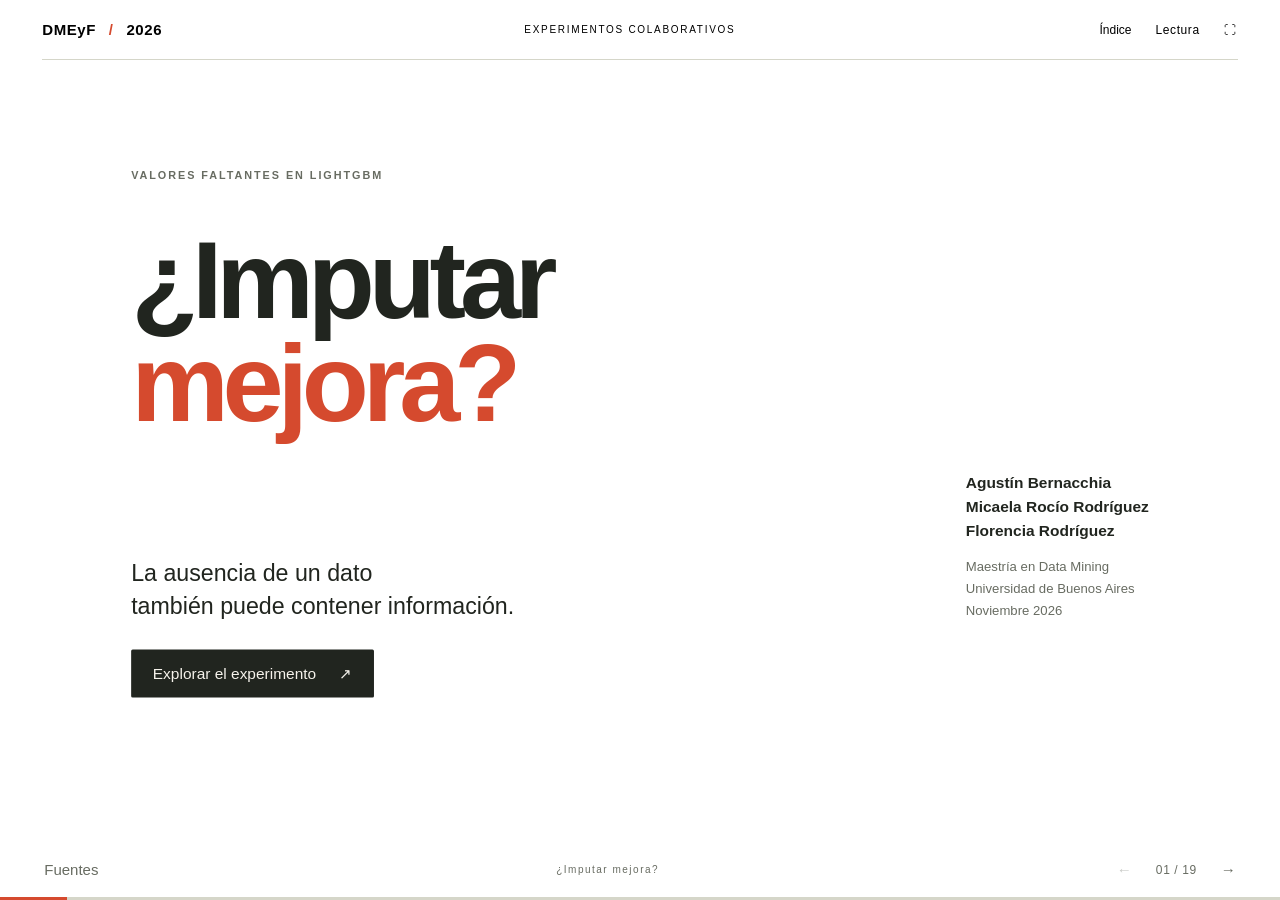
==== commit 94741eaf: "Add all three participants to presentation cover" ====
--- a/docs/presentacion/index.html
+++ b/docs/presentacion/index.html
@@ -15,7 +15,7 @@
 <section id="portada" data-title="¿Imputar mejora?" data-source="overview" class="cover">
  <p class="eyebrow">VALORES FALTANTES EN LIGHTGBM</p>
  <h1>¿Imputar<br><em>mejora?</em></h1>
- <div class="cover-bottom"><p>La ausencia de un dato<br>también puede contener información.</p><div class="cover-meta">Maestría en Data Mining<br>Universidad de Buenos Aires<br>Noviembre 2026</div></div>
+ <div class="cover-bottom"><p>La ausencia de un dato<br>también puede contener información.</p><div class="cover-meta"><div class="participants">Agustín Bernacchia<br>Micaela Rocío Rodríguez<br>Florencia Rodríguez</div>Maestría en Data Mining<br>Universidad de Buenos Aires<br>Noviembre 2026</div></div>
  <button class="start" data-go="hipotesis">Explorar el experimento <span aria-hidden="true">↗</span></button>
 </section>
 <section id="hipotesis" data-title="La pregunta y las hipótesis" data-source="methods">
--- a/docs/presentacion/style.css
+++ b/docs/presentacion/style.css
@@ -17,3 +17,5 @@
 @media(max-width:700px){.reveal h1{font-size:clamp(54px,17vw,76px);letter-spacing:-4px}}
 
 .read-mode .slides>section{scroll-margin-top:68px}
+
+.cover-meta .participants{color:var(--ink);font-weight:600;margin-bottom:18px;font-size:20px;line-height:1.55}@media(max-width:700px){.cover-meta .participants{font-size:16px;margin-bottom:16px}}
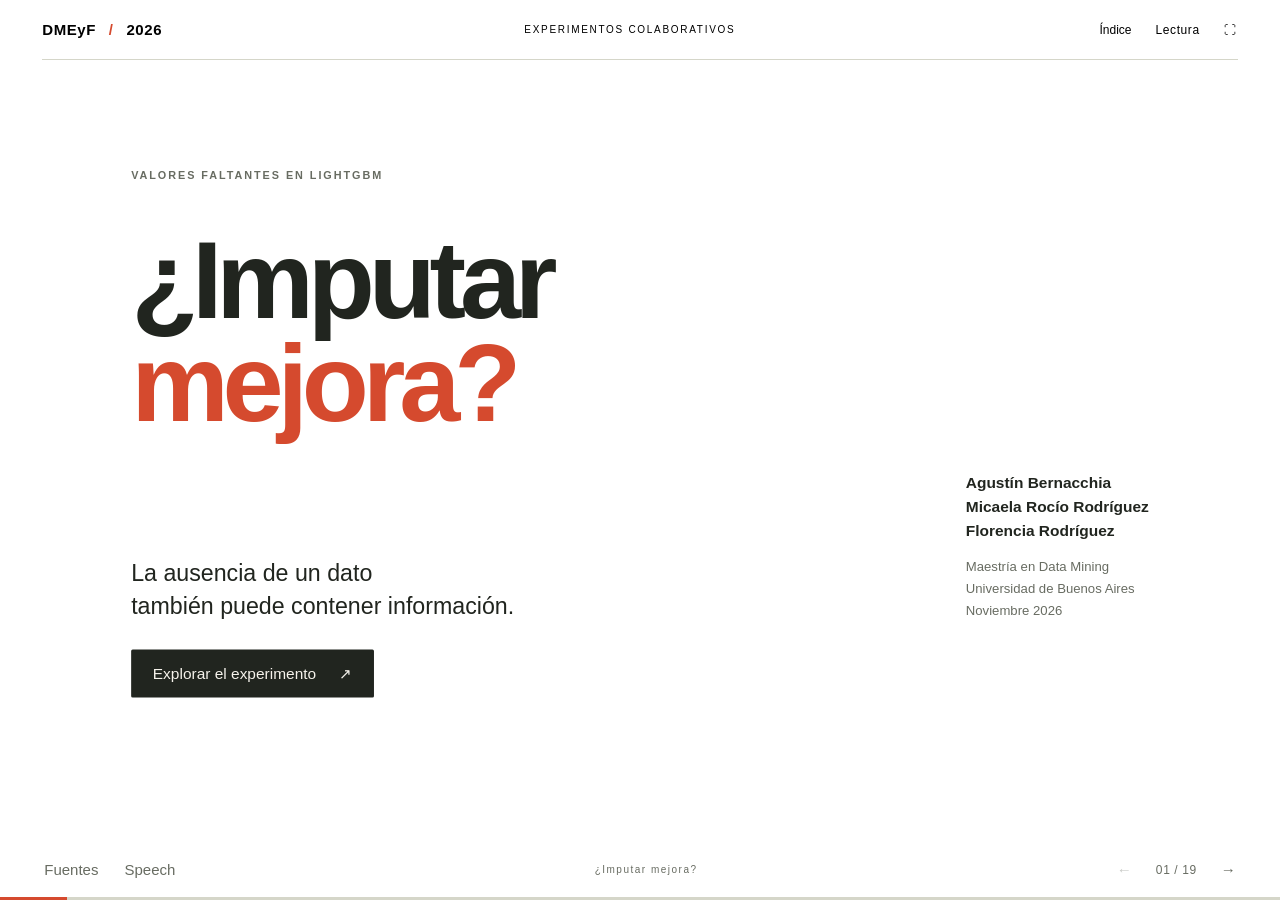
==== commit 56e02720: "Add natural oral scripts for all 19 slides with Speech control" ====
--- a/docs/presentacion/index.html
+++ b/docs/presentacion/index.html
@@ -6,7 +6,7 @@
 <meta name="description" content="Imputación de valores faltantes en LightGBM. Resultados interactivos de los experimentos colaborativos de DMEyF, UBA 2026.">
 <meta name="theme-color" content="#f5f2eb">
 <link rel="stylesheet" href="vendor/reveal.css"><link rel="stylesheet" href="style.css">
-<script defer src="vendor/reveal.js"></script><script defer src="app.js"></script>
+<script defer src="vendor/reveal.js"></script><script defer src="speech.js"></script><script defer src="app.js"></script>
 </head>
 <body>
 <a class="skip" href="#presentacion">Ir al contenido</a>
@@ -26,13 +26,13 @@
 <section id="tiempo" data-title="Diseño temporal" data-source="design">
  <p class="eyebrow">02 / DISEÑO</p><h2>El tiempo organiza<br>la comparación</h2>
  <div class="timeline" aria-label="Entrenamiento marzo a agosto, test octubre de 2019"><div class="history">Ene–Feb<small>Historia</small></div><div class="train">Marzo–Agosto<small>Entrenamiento final e imputadores</small></div><div class="history">Sep<small>Historia</small></div><div class="test">Octubre<small>Test</small></div></div>
- <div class="two compact"><div><h3>Selección en E0</h3><p>50 pruebas de Optuna<br>Train marzo–junio · validación agosto</p></div><div><h3>Comparación congelada</h3><p>Mismos hiperparámetros y N<br>30 semillas comunes por método</p></div></div>
+ <div class="two compact"><div><h3>Configuración elegida con el<br>modelo sin imputación (E0)</h3><p>50 pruebas de Optuna<br>Train marzo–junio · validación agosto</p></div><div><h3>Comparación congelada</h3><p>Mismos hiperparámetros y N<br>30 semillas comunes por método</p></div></div>
  <p class="bottom-note">2019. Auditoría compartida de ceros. Noviembre y diciembre definen el target de octubre.</p>
 </section>
 <section id="familias" data-title="Dos familias experimentales" data-source="design">
  <p class="eyebrow">02 / DISEÑO</p><h2>Dos familias,<br>dos condiciones</h2>
- <div class="two family-columns"><div><h3><span class="accent">EXP1</span> Imputación</h3><p>150 variables base<br>+ sus lags y deltas</p><div class="specs"><div><b>280</b><small>árboles</small></div><div><b>4.323</b><small>contactos</small></div></div></div><div><h3><span class="accent">EXP2</span> + Ausencia</h3><p>EXP1 + 150 indicadores<br>+ 300 lags y 300 deltas de indicadores</p><div class="specs"><div><b>361</b><small>árboles</small></div><div><b>4.352</b><small>contactos</small></div></div></div></div>
- <p class="bottom-note">Comparación entre familias: descriptiva. Cambian los predictores, los parámetros y N.</p>
+ <div class="two family-columns"><div><h3><span class="accent">Experimento 1 (EXP1)</span></h3><p class="family-purpose">Imputación</p><p>150 variables base<br>+ sus lags y deltas</p><div class="specs"><div><b>280</b><small>árboles</small></div><div><b>4.323</b><small>contactos</small></div></div></div><div><h3><span class="accent">Experimento 2 (EXP2)</span></h3><p class="family-purpose">Imputación + indicadores de ausencia</p><p>EXP1 + 150 indicadores<br>+ 300 lags y 300 deltas de indicadores</p><div class="specs"><div><b>361</b><small>árboles</small></div><div><b>4.352</b><small>contactos</small></div></div></div></div>
+ <p class="bottom-note">Cada experimento eligió árboles y parámetros con su E0 en validación. Comparar EXP1 y EXP2 no aísla el efecto de los indicadores: también cambian la configuración y N.</p>
 </section>
 <section id="metodos" data-title="Ocho métodos base" data-source="methods">
  <p class="eyebrow">03 / MÉTODOS</p><h2>Ocho formas de tratar<br>los faltantes</h2>
@@ -46,8 +46,8 @@
 </section>
 <section id="metricas" data-title="AUC y ganancia" data-source="metrics" class="dark">
  <p class="eyebrow">04 / EVALUACIÓN</p><h2>AUC y ganancia<br>miden cosas distintas</h2>
- <div class="two editorial"><div><h3>Ranking global</h3><div class="metric-word">AUC</div><p>BAJA+1 y BAJA+2<br>agrupadas como clase positiva</p></div><div><h3>Campaña al top-N</h3><div class="metric-word accent">Ganancia</div><p>Solo BAJA+2 recibe recompensa<br>N congelado en cada familia</p></div></div>
- <p class="bottom-note">Ensamble: ranking del promedio de 30 probabilidades. Su ganancia difiere de la ganancia media por semilla.</p>
+ <div class="two editorial"><div><h3>Calidad del ranking completo</h3><div class="metric-word">AUC</div><p>Qué tan bien ordena a quienes se dan de baja<br>Incluye BAJA+1 y BAJA+2</p></div><div><h3>Resultado de contactar<br>a los primeros N clientes</h3><div class="metric-word accent">Ganancia</div><p>Solo BAJA+2 genera recompensa<br>Los demás contactos tienen costo</p></div></div>
+ <p class="bottom-note">Mejorar el ranking puede aumentar el AUC sin encontrar más BAJA+2 entre los clientes contactados. N es la cantidad fija de contactos.</p>
 </section>
 <section id="inferencia" data-title="Cómo contrastamos" data-source="stats">
  <p class="eyebrow">04 / EVALUACIÓN</p><h2>30 semillas pareadas</h2>
@@ -105,7 +105,7 @@
 <section id="conclusiones" data-title="Conclusiones y próximo experimento" data-source="stats" class="dark">
  <p class="eyebrow">08 / CONCLUSIONES</p><h2>La imputación puede ayudar.<br>Depende de la configuración.</h2>
  <div class="conclusion"><b>Ridge en EXP2</b><p>+5,17 M$ de ganancia media frente a NaN<br><span>p Holm ≈ 0,000117</span></p></div><div class="conclusion"><b>Extensiones de FF</b><p>Sin mejora concluyente de ganancia frente a FF</p></div>
- <div class="next-step"><span>PRÓXIMO EXPERIMENTO</span><strong>Otra ventana temporal</strong><small>Luego: aislar indicadores y comparar ensambles por cliente.</small></div>
+ <div class="next-step"><span>PRÓXIMO EXPERIMENTO</span><strong>Otra ventana temporal</strong><small>Indicadores: comparar con y sin ellos, manteniendo parámetros, árboles y N. Ensambles: comparación por cliente.</small></div>
 </section>
 <section id="fuentes" data-title="Fuentes y reproducción" data-source="bibliography">
  <p class="eyebrow">09 / FUENTES</p><h2>Código, resultados<br>y reproducción</h2>
@@ -113,7 +113,7 @@
  <p class="closing-question">¿Qué cambia al repetirlo en otro mes?</p>
 </section>
 </div></main>
-<footer class="bottom-bar"><button id="sources-button">Fuentes</button><span id="section-label">VALORES FALTANTES</span><div><button id="prev-button" aria-label="Diapositiva anterior">←</button><span id="counter" aria-live="polite">01 / 19</span><button id="next-button" aria-label="Diapositiva siguiente">→</button></div></footer>
+<footer class="bottom-bar"><div class="support-actions"><button id="sources-button">Fuentes</button><button id="speech-button">Speech</button></div><span id="section-label">VALORES FALTANTES</span><div><button id="prev-button" aria-label="Diapositiva anterior">←</button><span id="counter" aria-live="polite">01 / 19</span><button id="next-button" aria-label="Diapositiva siguiente">→</button></div></footer>
 <div class="progress-track"><div id="progress-fill"></div></div>
 <dialog id="detail-dialog" aria-labelledby="dialog-title"><div class="dialog-top"><h2 id="dialog-title"></h2><button id="close-dialog" aria-label="Cerrar">×</button></div><div id="dialog-content"></div></dialog>
 <noscript><p class="noscript">Activá JavaScript para la navegación y los gráficos. Los resultados completos están en el <a href="https://agustinberna.github.io/experimentos-colaborativos/consolidado.html">dashboard consolidado</a>.</p></noscript>
--- a/docs/presentacion/style.css
+++ b/docs/presentacion/style.css
@@ -19,3 +19,9 @@
 .read-mode .slides>section{scroll-margin-top:68px}
 
 .cover-meta .participants{color:var(--ink);font-weight:600;margin-bottom:18px;font-size:20px;line-height:1.55}@media(max-width:700px){.cover-meta .participants{font-size:16px;margin-bottom:16px}}
+
+.family-columns .family-purpose{color:var(--ink);font-weight:600;font-size:24px;margin-bottom:20px}@media(max-width:700px){.family-columns .family-purpose{font-size:20px}}
+
+#metricas .editorial h3{min-height:76px}#metricas .editorial p{font-size:25px}@media(max-width:700px){#metricas .editorial h3{min-height:0}#metricas .editorial p{font-size:20px}}
+
+#dialog-content .speech-copy{max-width:780px;margin:0 auto}#dialog-content .speech-copy p{font-size:21px;line-height:1.65;color:var(--ink);margin:0 0 24px}.bottom-bar .support-actions{gap:22px}@media(max-width:700px){#dialog-content .speech-copy p{font-size:18px}.bottom-bar .support-actions{gap:16px}}
